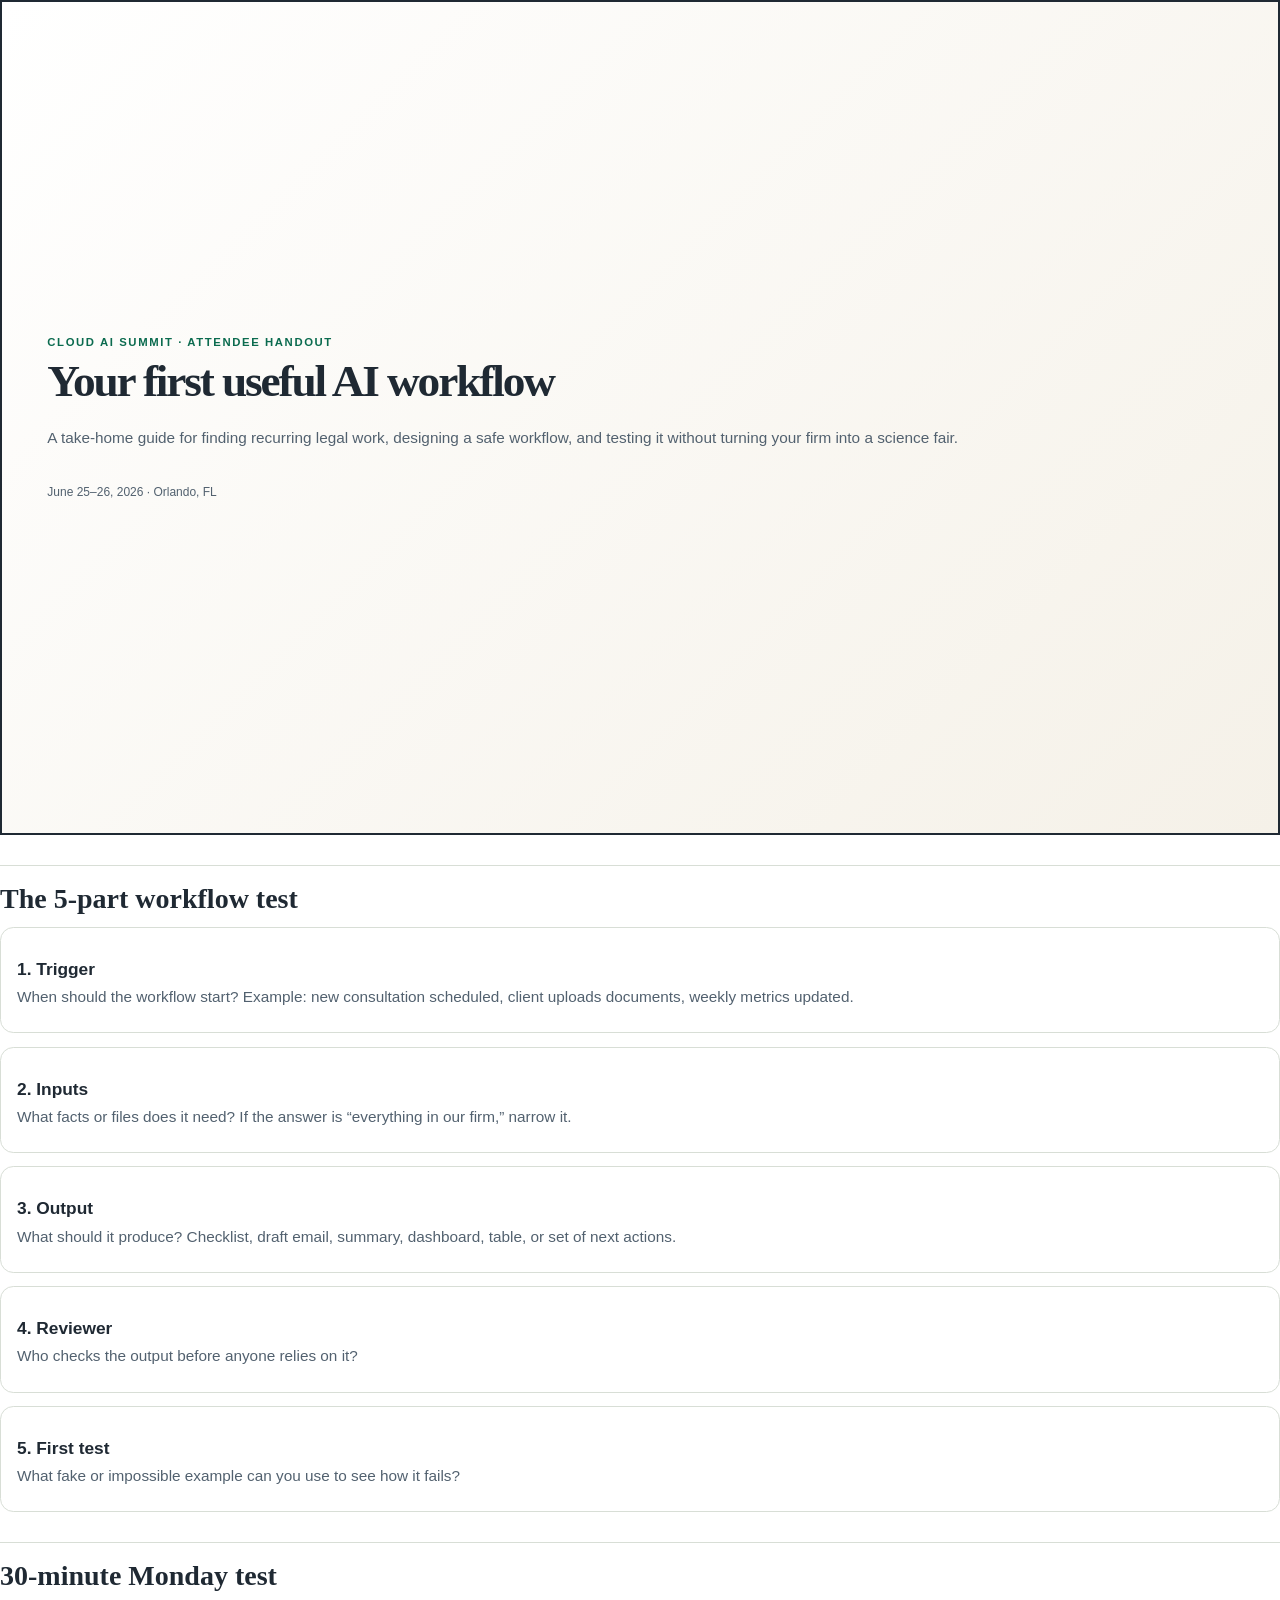
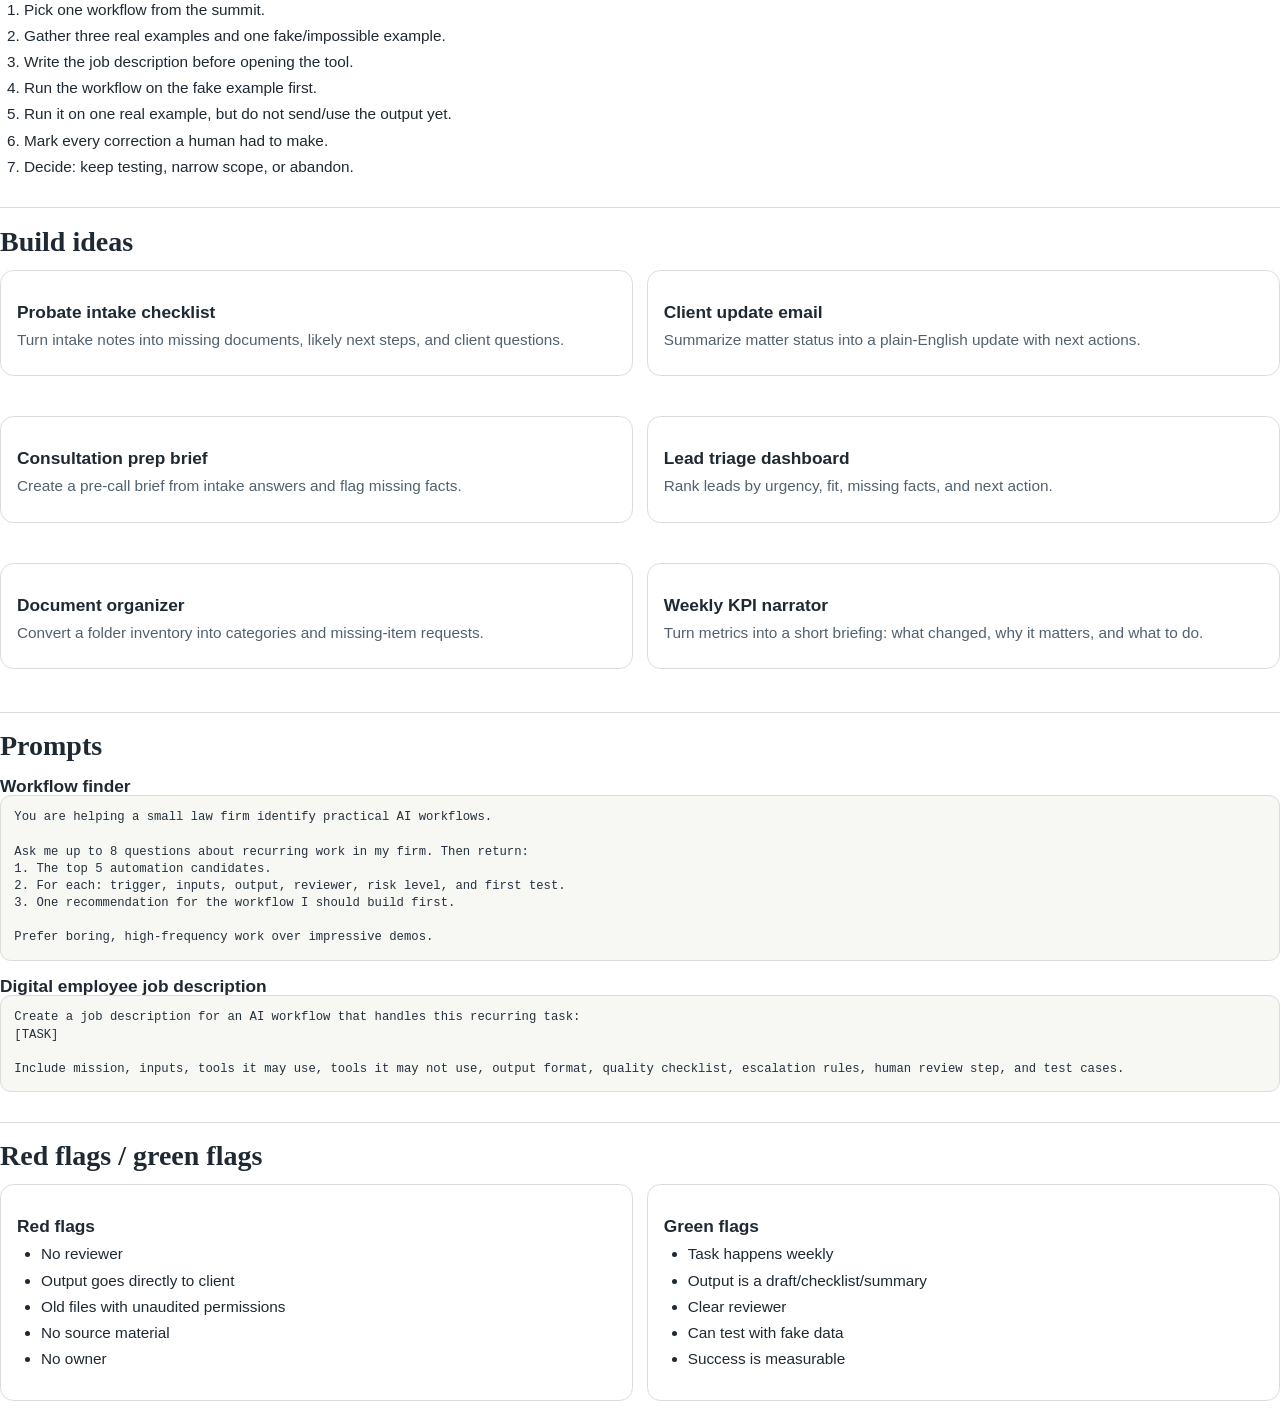
==== pdf-src/attendee-handout.html @ fde40c8b "Initial Cloud AI Summit teaching site" ====
<!doctype html><html><head><meta charset="utf-8"><title>Cloud AI Summit Attendee Handout</title><link rel="stylesheet" href="pdf.css"></head><body>
<section class="cover">
<p class="eyebrow">Cloud AI Summit · Attendee Handout</p>
<h1>Your first useful AI workflow</h1>
<p>A take-home guide for finding recurring legal work, designing a safe workflow, and testing it without turning your firm into a science fair.</p>
<p class="footer">June 25–26, 2026 · Orlando, FL</p>
</section>

<h2>The 5-part workflow test</h2>
<div class="card"><h3>1. Trigger</h3><p>When should the workflow start? Example: new consultation scheduled, client uploads documents, weekly metrics updated.</p></div>
<div class="card"><h3>2. Inputs</h3><p>What facts or files does it need? If the answer is “everything in our firm,” narrow it.</p></div>
<div class="card"><h3>3. Output</h3><p>What should it produce? Checklist, draft email, summary, dashboard, table, or set of next actions.</p></div>
<div class="card"><h3>4. Reviewer</h3><p>Who checks the output before anyone relies on it?</p></div>
<div class="card"><h3>5. First test</h3><p>What fake or impossible example can you use to see how it fails?</p></div>

<h2>30-minute Monday test</h2>
<ol><li>Pick one workflow from the summit.</li><li>Gather three real examples and one fake/impossible example.</li><li>Write the job description before opening the tool.</li><li>Run the workflow on the fake example first.</li><li>Run it on one real example, but do not send/use the output yet.</li><li>Mark every correction a human had to make.</li><li>Decide: keep testing, narrow scope, or abandon.</li></ol>

<h2>Build ideas</h2>
<div class="grid">
<div class="card"><h3>Probate intake checklist</h3><p>Turn intake notes into missing documents, likely next steps, and client questions.</p></div>
<div class="card"><h3>Client update email</h3><p>Summarize matter status into a plain-English update with next actions.</p></div>
<div class="card"><h3>Consultation prep brief</h3><p>Create a pre-call brief from intake answers and flag missing facts.</p></div>
<div class="card"><h3>Lead triage dashboard</h3><p>Rank leads by urgency, fit, missing facts, and next action.</p></div>
<div class="card"><h3>Document organizer</h3><p>Convert a folder inventory into categories and missing-item requests.</p></div>
<div class="card"><h3>Weekly KPI narrator</h3><p>Turn metrics into a short briefing: what changed, why it matters, and what to do.</p></div>
</div>

<h2>Prompts</h2>
<h3>Workflow finder</h3><div class="prompt">You are helping a small law firm identify practical AI workflows.

Ask me up to 8 questions about recurring work in my firm. Then return:
1. The top 5 automation candidates.
2. For each: trigger, inputs, output, reviewer, risk level, and first test.
3. One recommendation for the workflow I should build first.

Prefer boring, high-frequency work over impressive demos.</div>

<h3>Digital employee job description</h3><div class="prompt">Create a job description for an AI workflow that handles this recurring task:
[TASK]

Include mission, inputs, tools it may use, tools it may not use, output format, quality checklist, escalation rules, human review step, and test cases.</div>

<h2>Red flags / green flags</h2>
<div class="grid">
<div class="card"><h3>Red flags</h3><ul><li>No reviewer</li><li>Output goes directly to client</li><li>Old files with unaudited permissions</li><li>No source material</li><li>No owner</li></ul></div>
<div class="card"><h3>Green flags</h3><ul><li>Task happens weekly</li><li>Output is a draft/checklist/summary</li><li>Clear reviewer</li><li>Can test with fake data</li><li>Success is measurable</li></ul></div>
</div>
</body></html>
---- pdf-src/pdf.css ----
@page { size: Letter; margin: 0.55in; }
:root { --ink:#1f2933; --muted:#52616f; --accent:#0b6b4f; --amber:#9a6500; --line:#d8ded6; --soft:#f5f1e8; }
* { box-sizing: border-box; }
body { margin: 0; color: var(--ink); font: 11.5pt/1.45 Avenir Next, Helvetica, Arial, sans-serif; }
h1, h2, h3 { margin: 0; line-height: 1.05; }
h1 { font-family: Georgia, serif; font-size: 34pt; letter-spacing: -1.6pt; margin-bottom: 10pt; }
h2 { font-family: Georgia, serif; font-size: 21pt; margin-top: 22pt; border-top: 1pt solid var(--line); padding-top: 14pt; }
h3 { font-size: 13pt; margin-top: 12pt; }
p { margin: 6pt 0; color: var(--muted); }
ul, ol { margin: 6pt 0 10pt 18pt; padding: 0; }
li { margin: 3pt 0; }
.cover { min-height: 8.7in; display: grid; align-content: center; border: 2pt solid var(--ink); padding: 34pt; background: linear-gradient(135deg, #fff, var(--soft)); }
.eyebrow { color: var(--accent); font-weight: 800; letter-spacing: 1.2pt; text-transform: uppercase; font-size: 8.5pt; }
.card { border: 1pt solid var(--line); border-radius: 10pt; padding: 12pt; margin: 10pt 0; break-inside: avoid; }
.grid { display: grid; grid-template-columns: 1fr 1fr; gap: 10pt; }
.score { display: inline-block; color: white; background: var(--accent); border-radius: 99pt; padding: 3pt 7pt; font-weight: 800; font-size: 9pt; }
.prompt { white-space: pre-wrap; font: 9.2pt/1.4 Menlo, Consolas, monospace; background: #f7f7f3; border: 1pt solid var(--line); padding: 10pt; border-radius: 8pt; color: #24313f; }
.note { border-left: 4pt solid var(--amber); padding-left: 10pt; color: #4b3820; background: #fff8e6; padding-top: 6pt; padding-bottom: 6pt; }
.page-break { page-break-before: always; }
.footer { margin-top: 20pt; color: var(--muted); font-size: 9pt; }
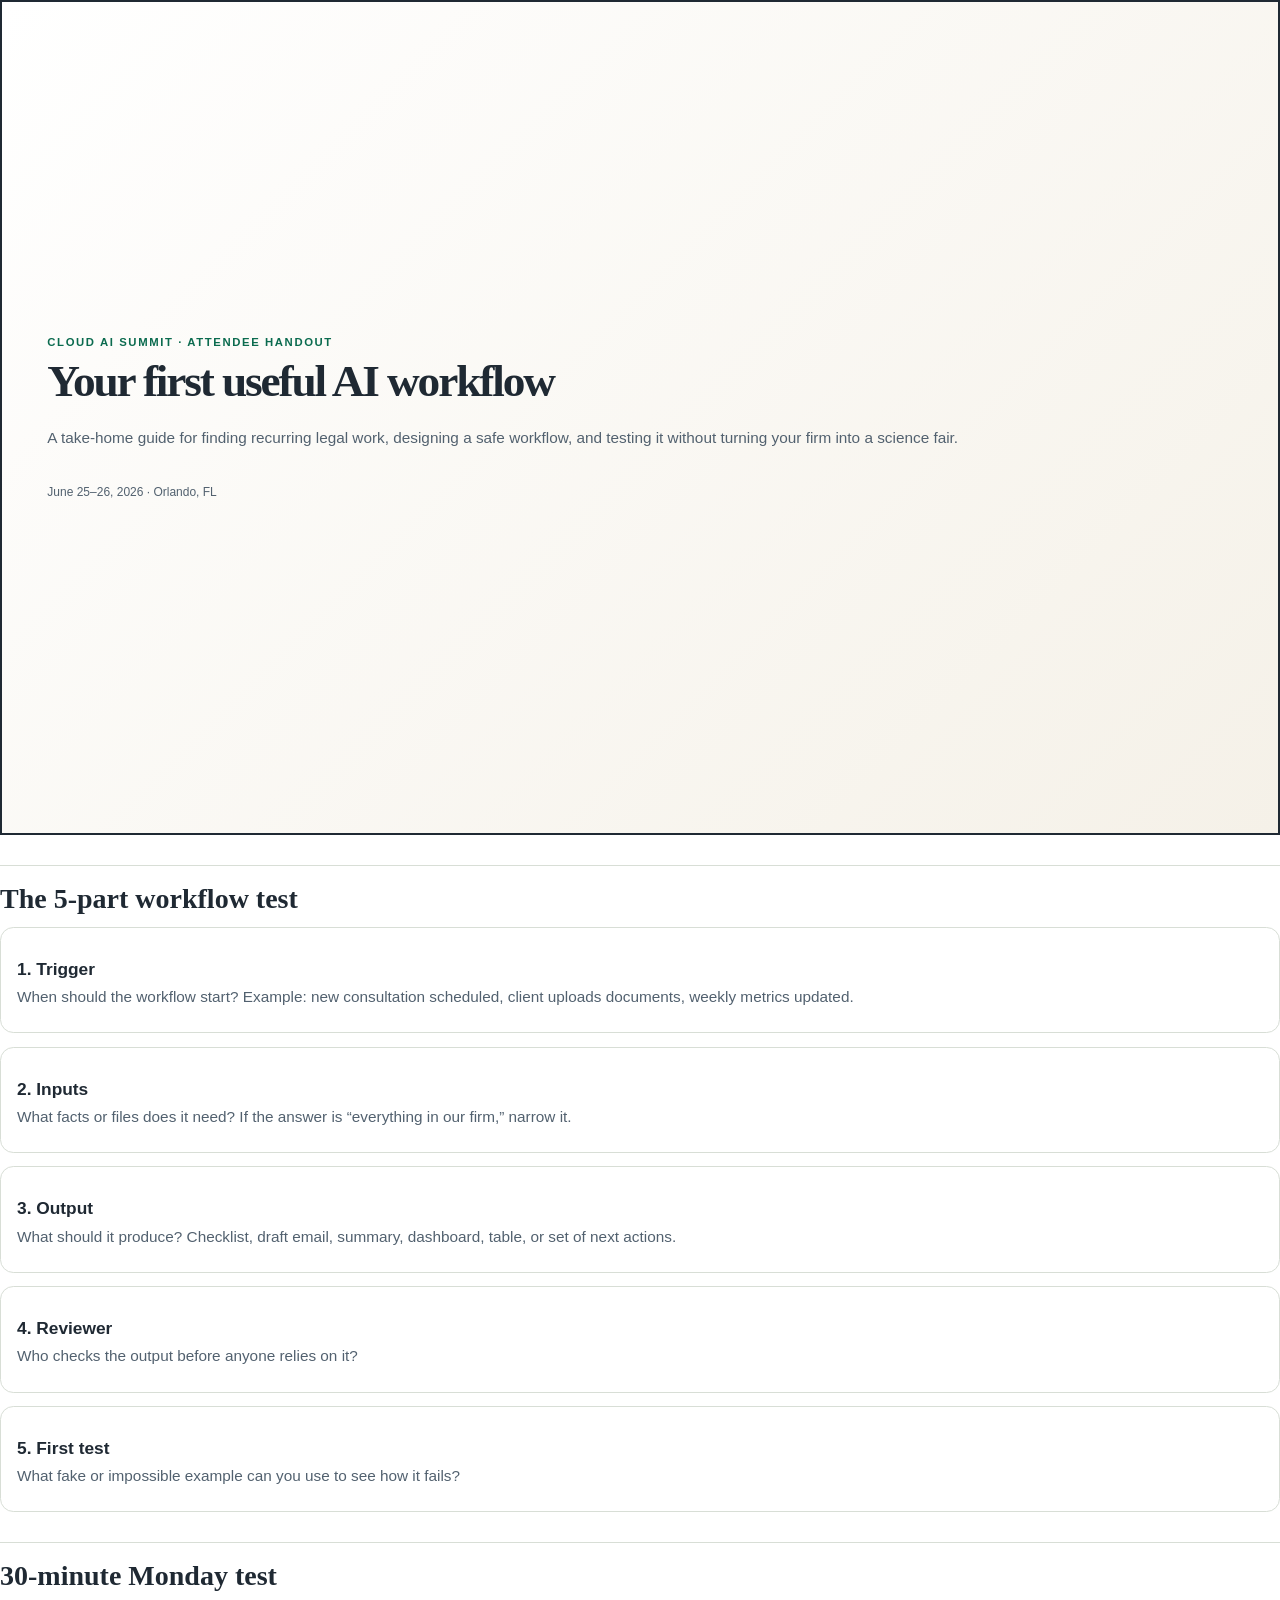
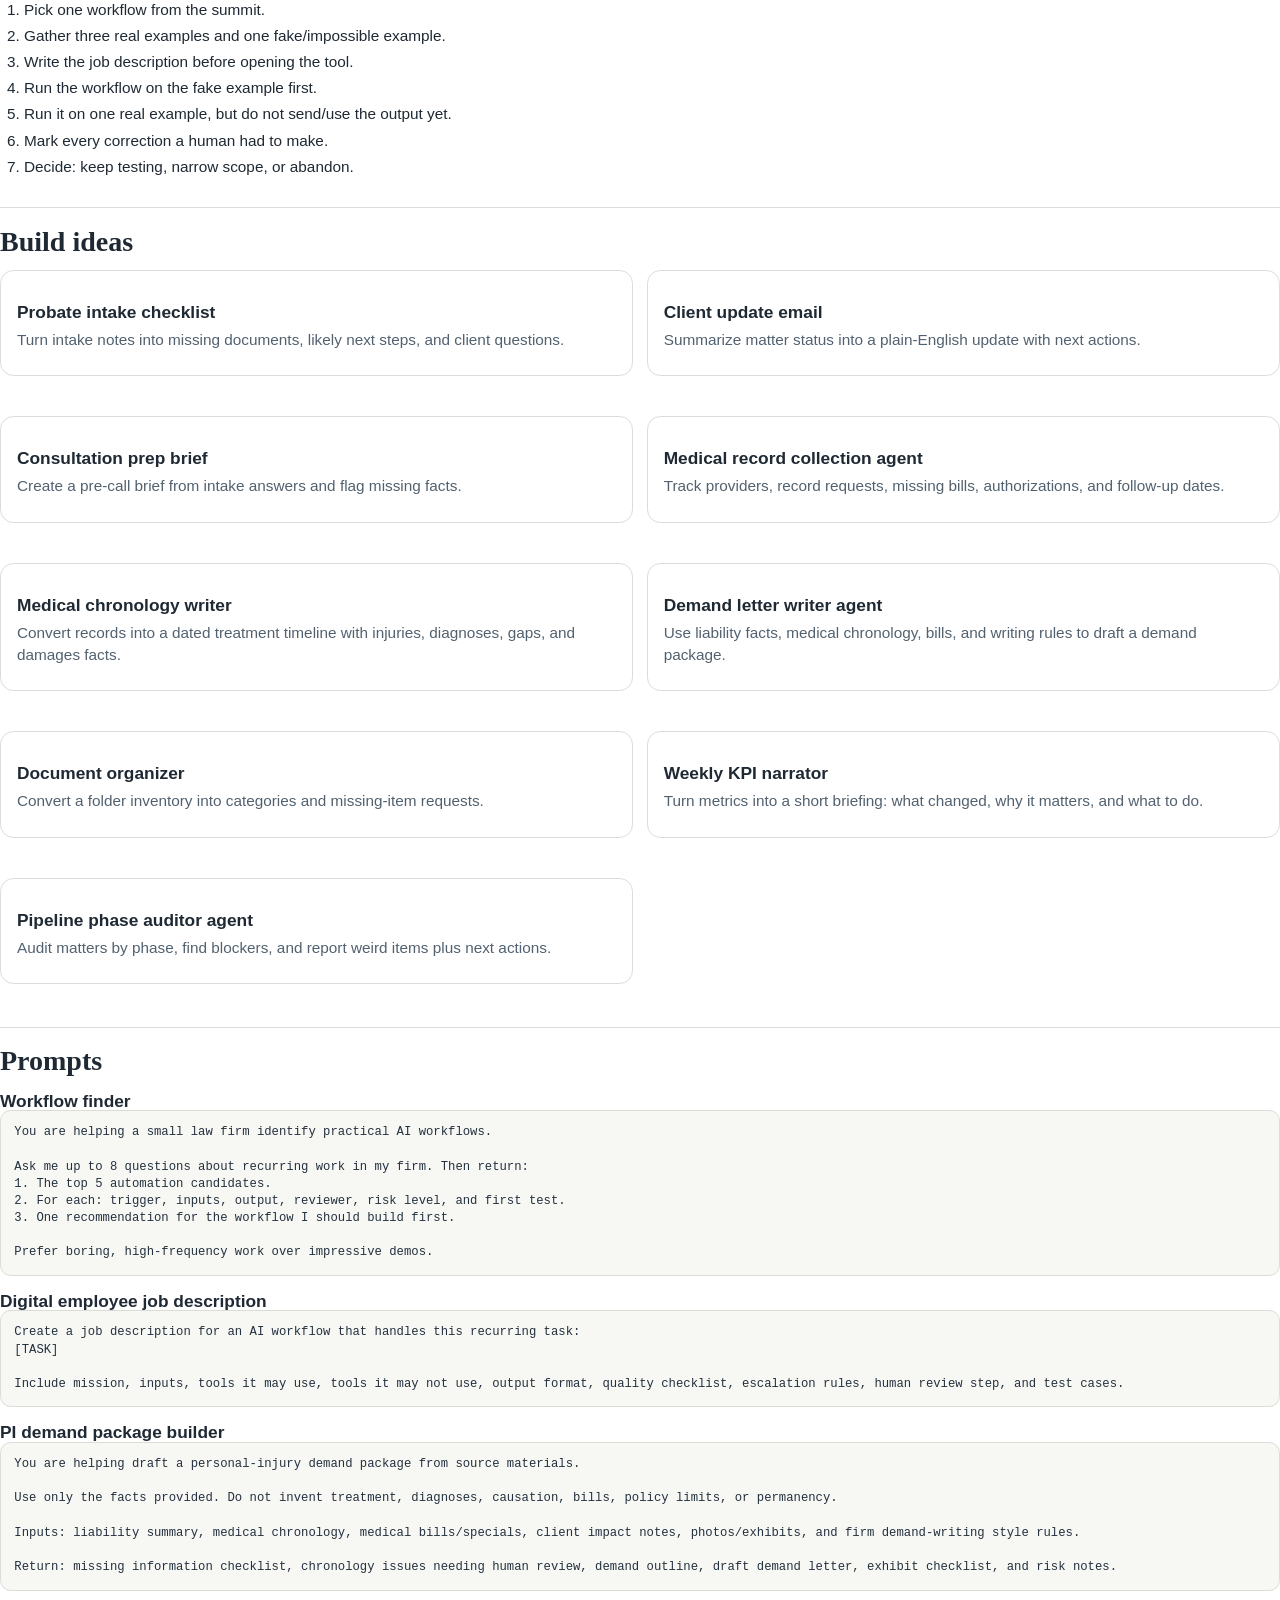
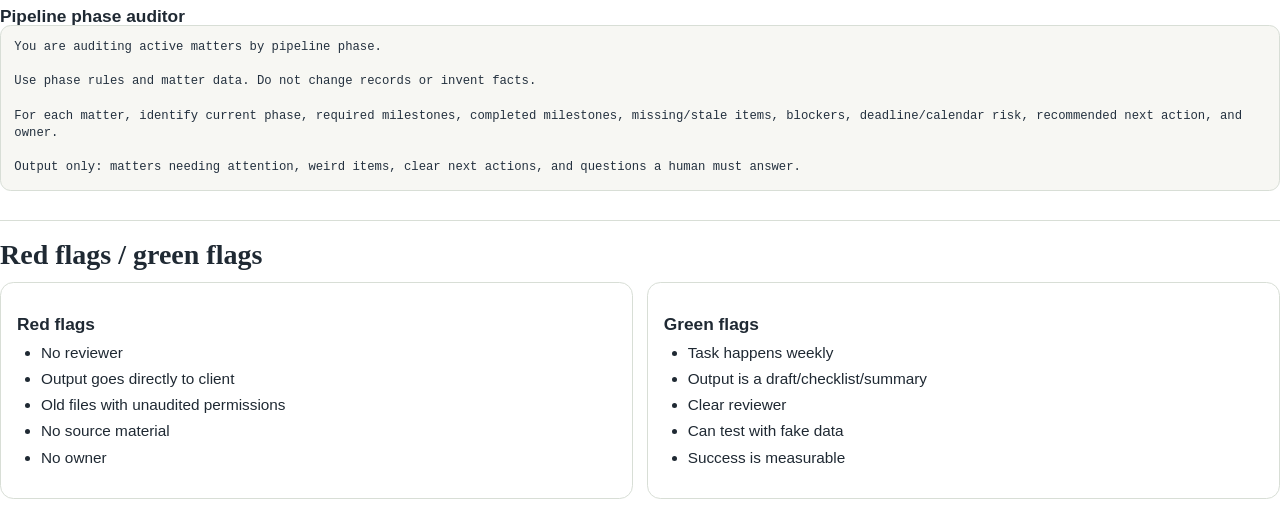
==== commit 9338c36c: "Add PI and pipeline auditor build ideas" ====
--- a/pdf-src/attendee-handout.html
+++ b/pdf-src/attendee-handout.html
@@ -21,9 +21,12 @@
 <div class="card"><h3>Probate intake checklist</h3><p>Turn intake notes into missing documents, likely next steps, and client questions.</p></div>
 <div class="card"><h3>Client update email</h3><p>Summarize matter status into a plain-English update with next actions.</p></div>
 <div class="card"><h3>Consultation prep brief</h3><p>Create a pre-call brief from intake answers and flag missing facts.</p></div>
-<div class="card"><h3>Lead triage dashboard</h3><p>Rank leads by urgency, fit, missing facts, and next action.</p></div>
+<div class="card"><h3>Medical record collection agent</h3><p>Track providers, record requests, missing bills, authorizations, and follow-up dates.</p></div>
+<div class="card"><h3>Medical chronology writer</h3><p>Convert records into a dated treatment timeline with injuries, diagnoses, gaps, and damages facts.</p></div>
+<div class="card"><h3>Demand letter writer agent</h3><p>Use liability facts, medical chronology, bills, and writing rules to draft a demand package.</p></div>
 <div class="card"><h3>Document organizer</h3><p>Convert a folder inventory into categories and missing-item requests.</p></div>
 <div class="card"><h3>Weekly KPI narrator</h3><p>Turn metrics into a short briefing: what changed, why it matters, and what to do.</p></div>
+<div class="card"><h3>Pipeline phase auditor agent</h3><p>Audit matters by phase, find blockers, and report weird items plus next actions.</p></div>
 </div>
 
 <h2>Prompts</h2>
@@ -41,6 +44,22 @@
 
 Include mission, inputs, tools it may use, tools it may not use, output format, quality checklist, escalation rules, human review step, and test cases.</div>
 
+<h3>PI demand package builder</h3><div class="prompt">You are helping draft a personal-injury demand package from source materials.
+
+Use only the facts provided. Do not invent treatment, diagnoses, causation, bills, policy limits, or permanency.
+
+Inputs: liability summary, medical chronology, medical bills/specials, client impact notes, photos/exhibits, and firm demand-writing style rules.
+
+Return: missing information checklist, chronology issues needing human review, demand outline, draft demand letter, exhibit checklist, and risk notes.</div>
+
+<h3>Pipeline phase auditor</h3><div class="prompt">You are auditing active matters by pipeline phase.
+
+Use phase rules and matter data. Do not change records or invent facts.
+
+For each matter, identify current phase, required milestones, completed milestones, missing/stale items, blockers, deadline/calendar risk, recommended next action, and owner.
+
+Output only: matters needing attention, weird items, clear next actions, and questions a human must answer.</div>
+
 <h2>Red flags / green flags</h2>
 <div class="grid">
 <div class="card"><h3>Red flags</h3><ul><li>No reviewer</li><li>Output goes directly to client</li><li>Old files with unaudited permissions</li><li>No source material</li><li>No owner</li></ul></div>
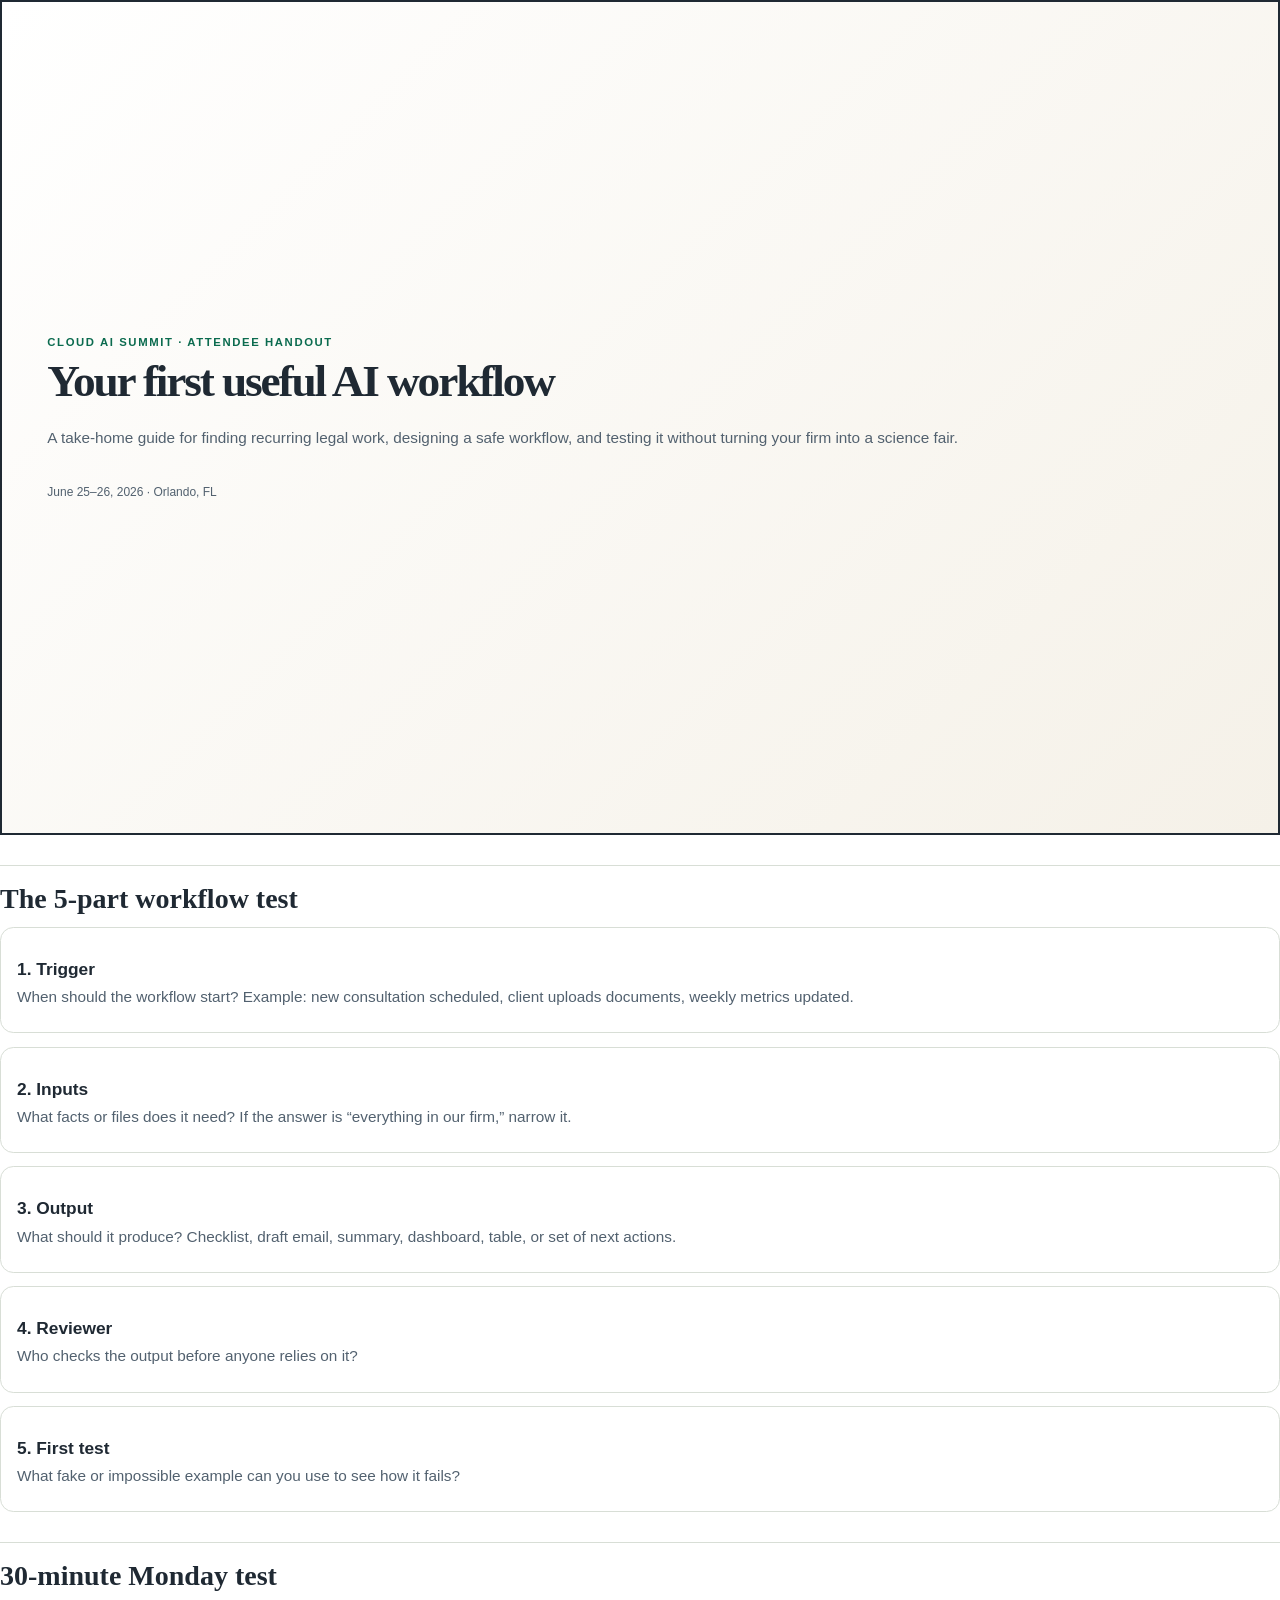
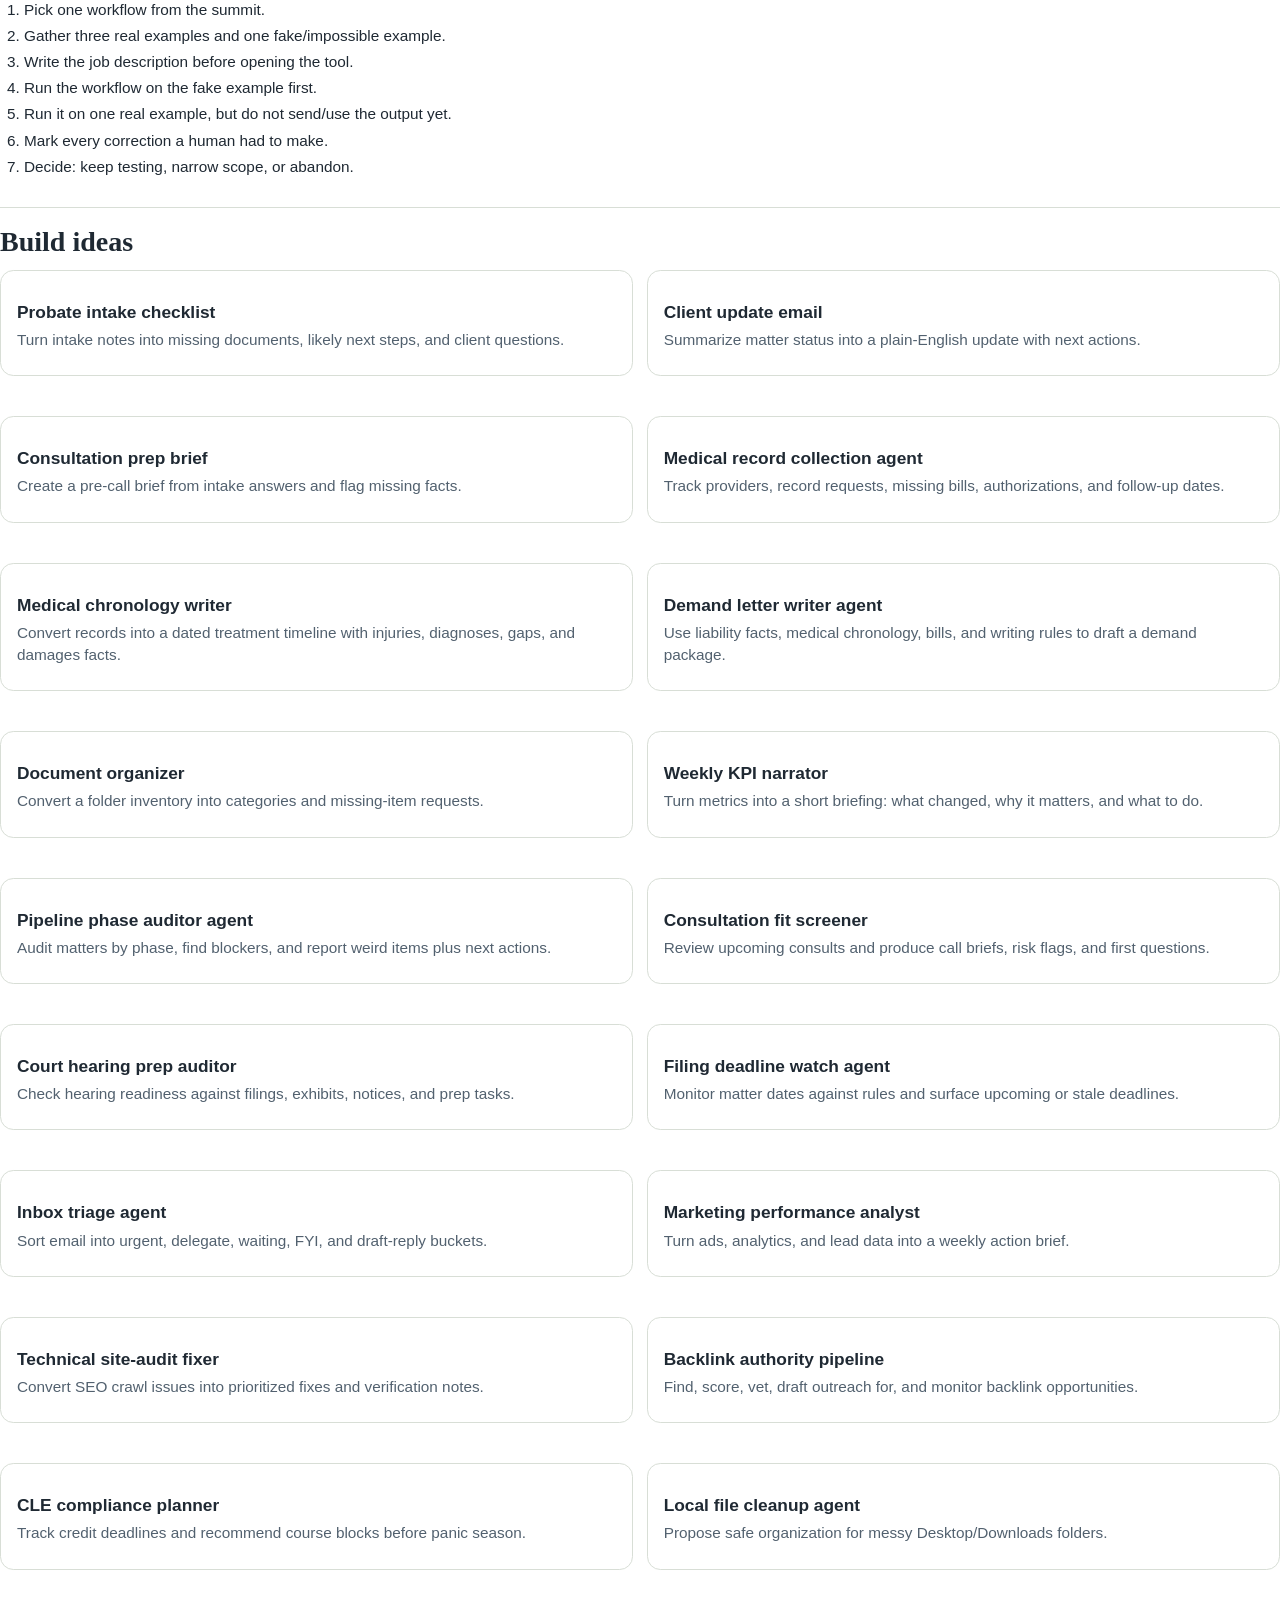
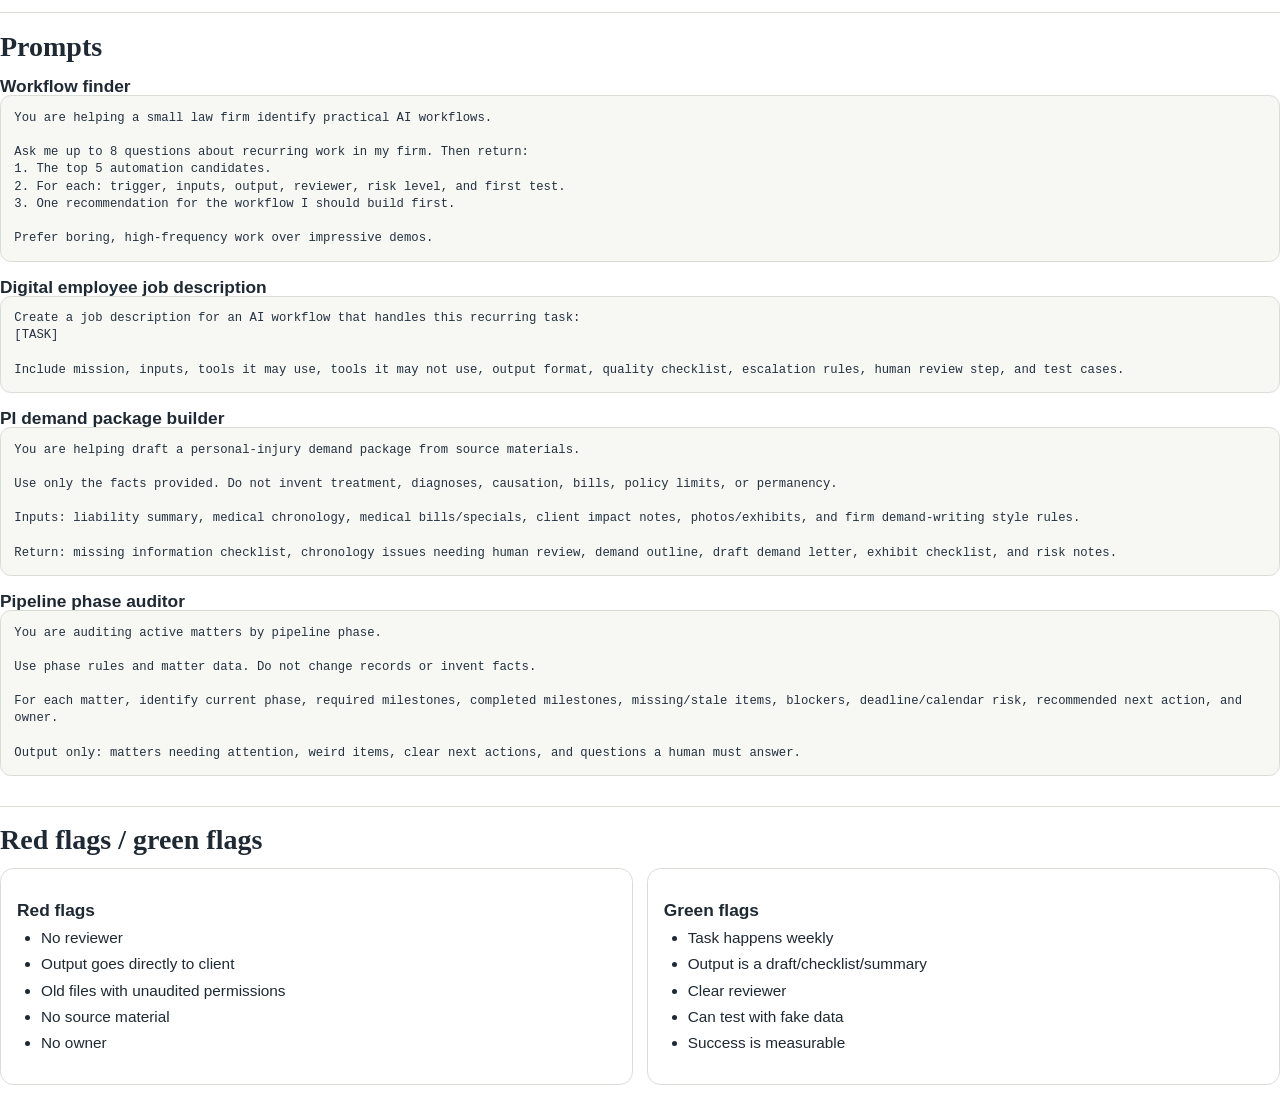
==== commit 7b441d70: "Add cron-inspired build ideas" ====
--- a/pdf-src/attendee-handout.html
+++ b/pdf-src/attendee-handout.html
@@ -27,6 +27,15 @@
 <div class="card"><h3>Document organizer</h3><p>Convert a folder inventory into categories and missing-item requests.</p></div>
 <div class="card"><h3>Weekly KPI narrator</h3><p>Turn metrics into a short briefing: what changed, why it matters, and what to do.</p></div>
 <div class="card"><h3>Pipeline phase auditor agent</h3><p>Audit matters by phase, find blockers, and report weird items plus next actions.</p></div>
+<div class="card"><h3>Consultation fit screener</h3><p>Review upcoming consults and produce call briefs, risk flags, and first questions.</p></div>
+<div class="card"><h3>Court hearing prep auditor</h3><p>Check hearing readiness against filings, exhibits, notices, and prep tasks.</p></div>
+<div class="card"><h3>Filing deadline watch agent</h3><p>Monitor matter dates against rules and surface upcoming or stale deadlines.</p></div>
+<div class="card"><h3>Inbox triage agent</h3><p>Sort email into urgent, delegate, waiting, FYI, and draft-reply buckets.</p></div>
+<div class="card"><h3>Marketing performance analyst</h3><p>Turn ads, analytics, and lead data into a weekly action brief.</p></div>
+<div class="card"><h3>Technical site-audit fixer</h3><p>Convert SEO crawl issues into prioritized fixes and verification notes.</p></div>
+<div class="card"><h3>Backlink authority pipeline</h3><p>Find, score, vet, draft outreach for, and monitor backlink opportunities.</p></div>
+<div class="card"><h3>CLE compliance planner</h3><p>Track credit deadlines and recommend course blocks before panic season.</p></div>
+<div class="card"><h3>Local file cleanup agent</h3><p>Propose safe organization for messy Desktop/Downloads folders.</p></div>
 </div>
 
 <h2>Prompts</h2>
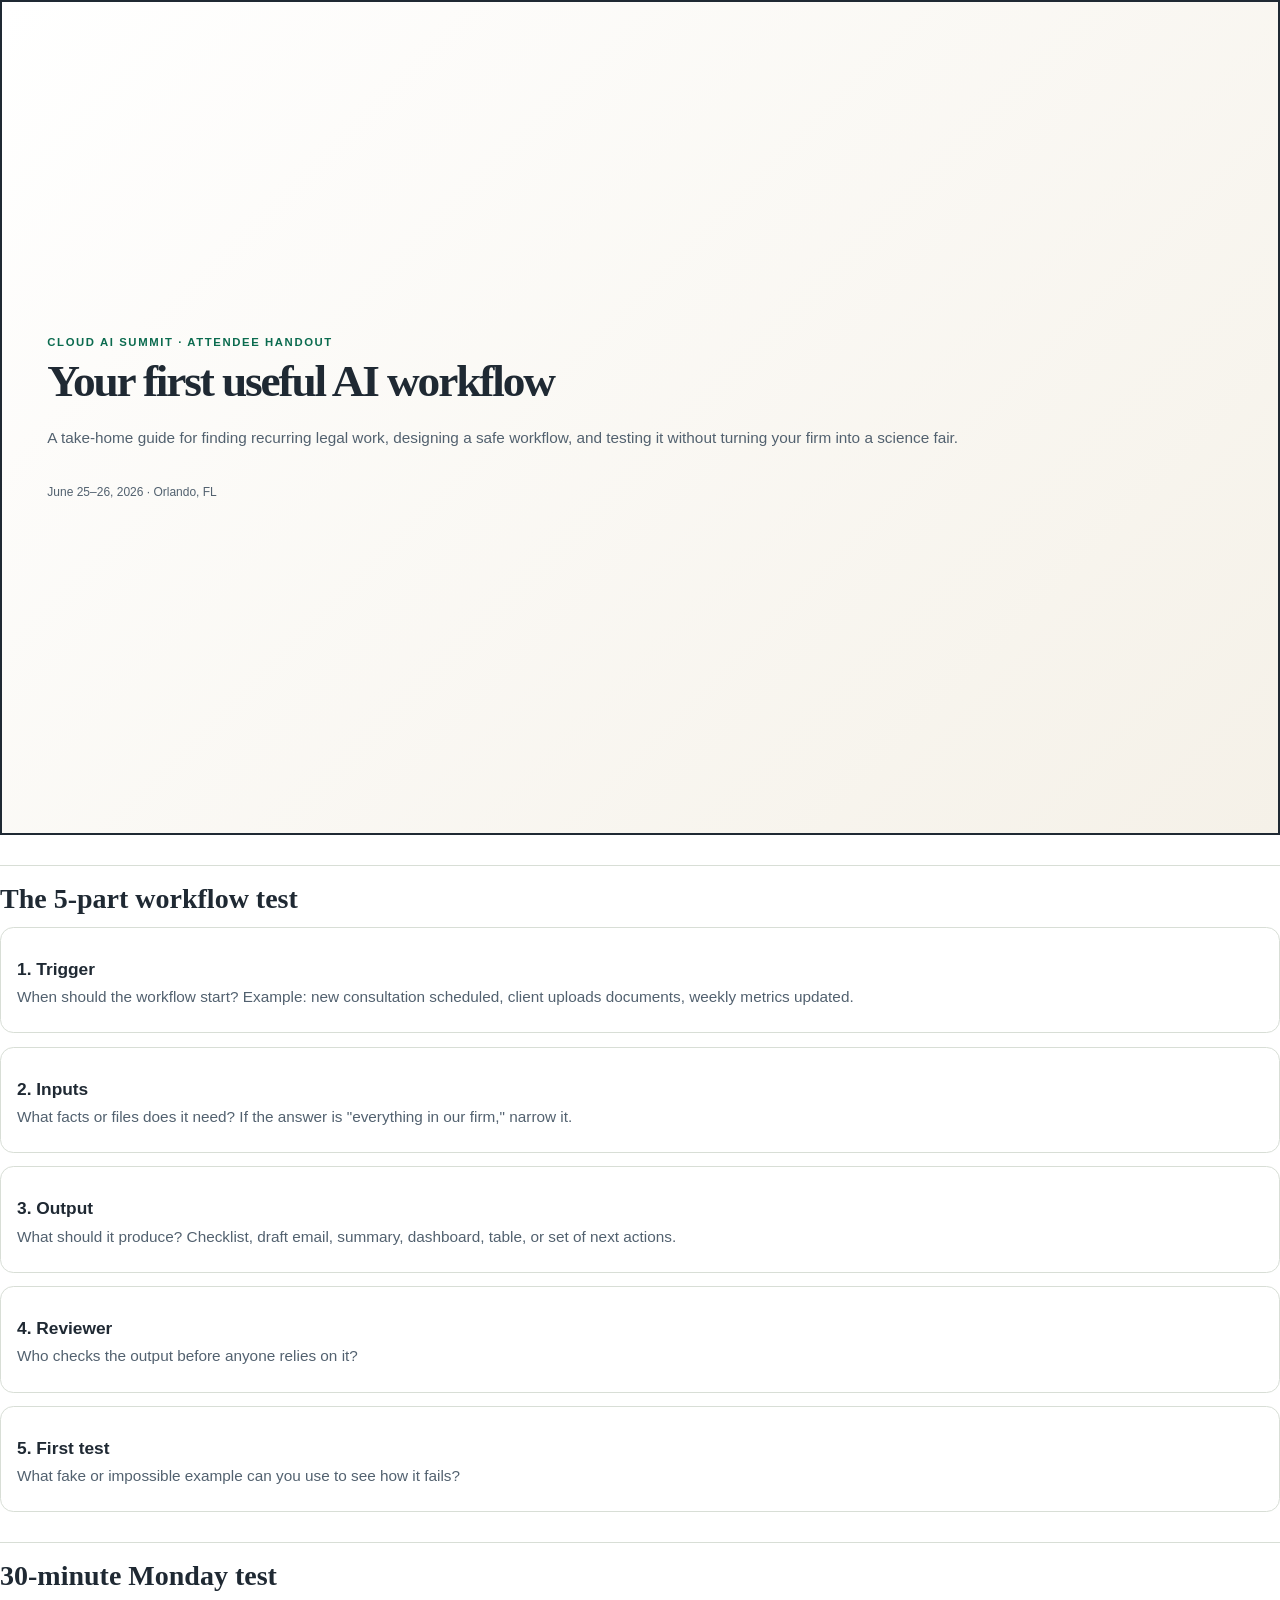
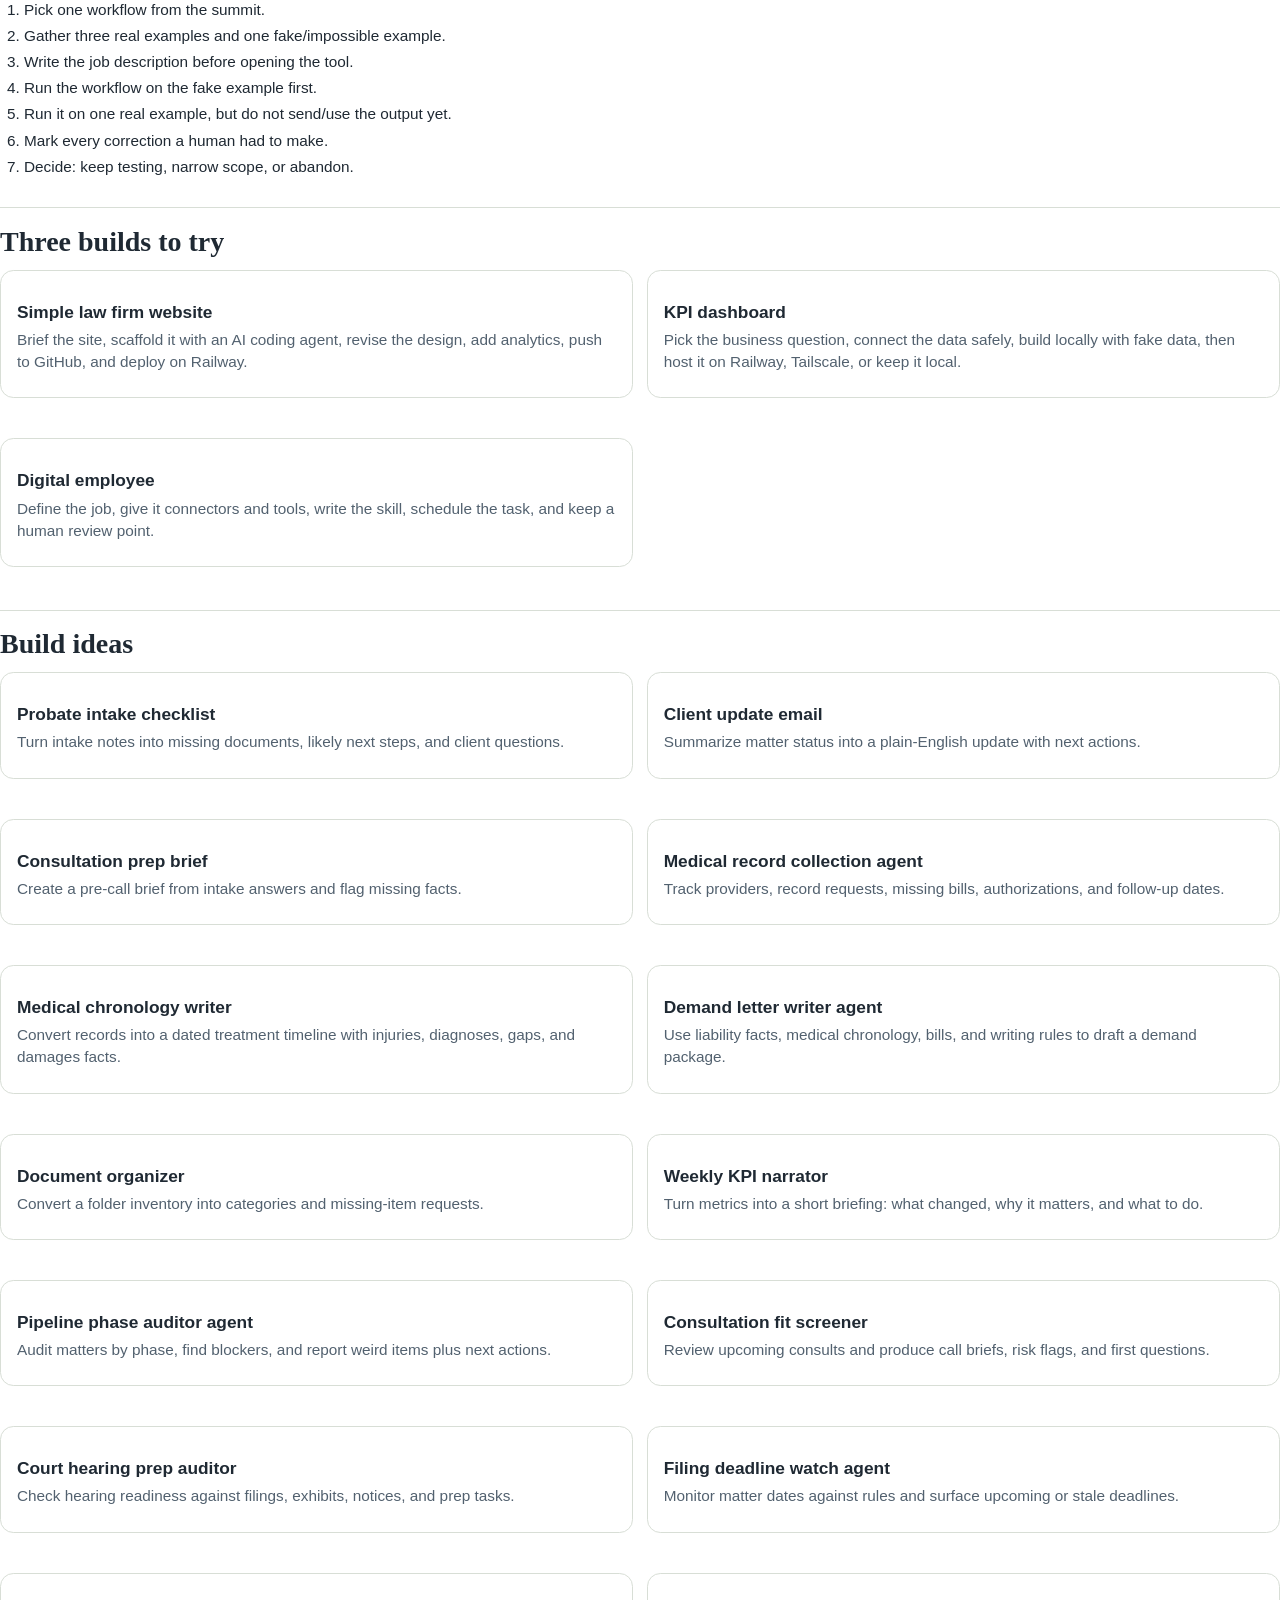
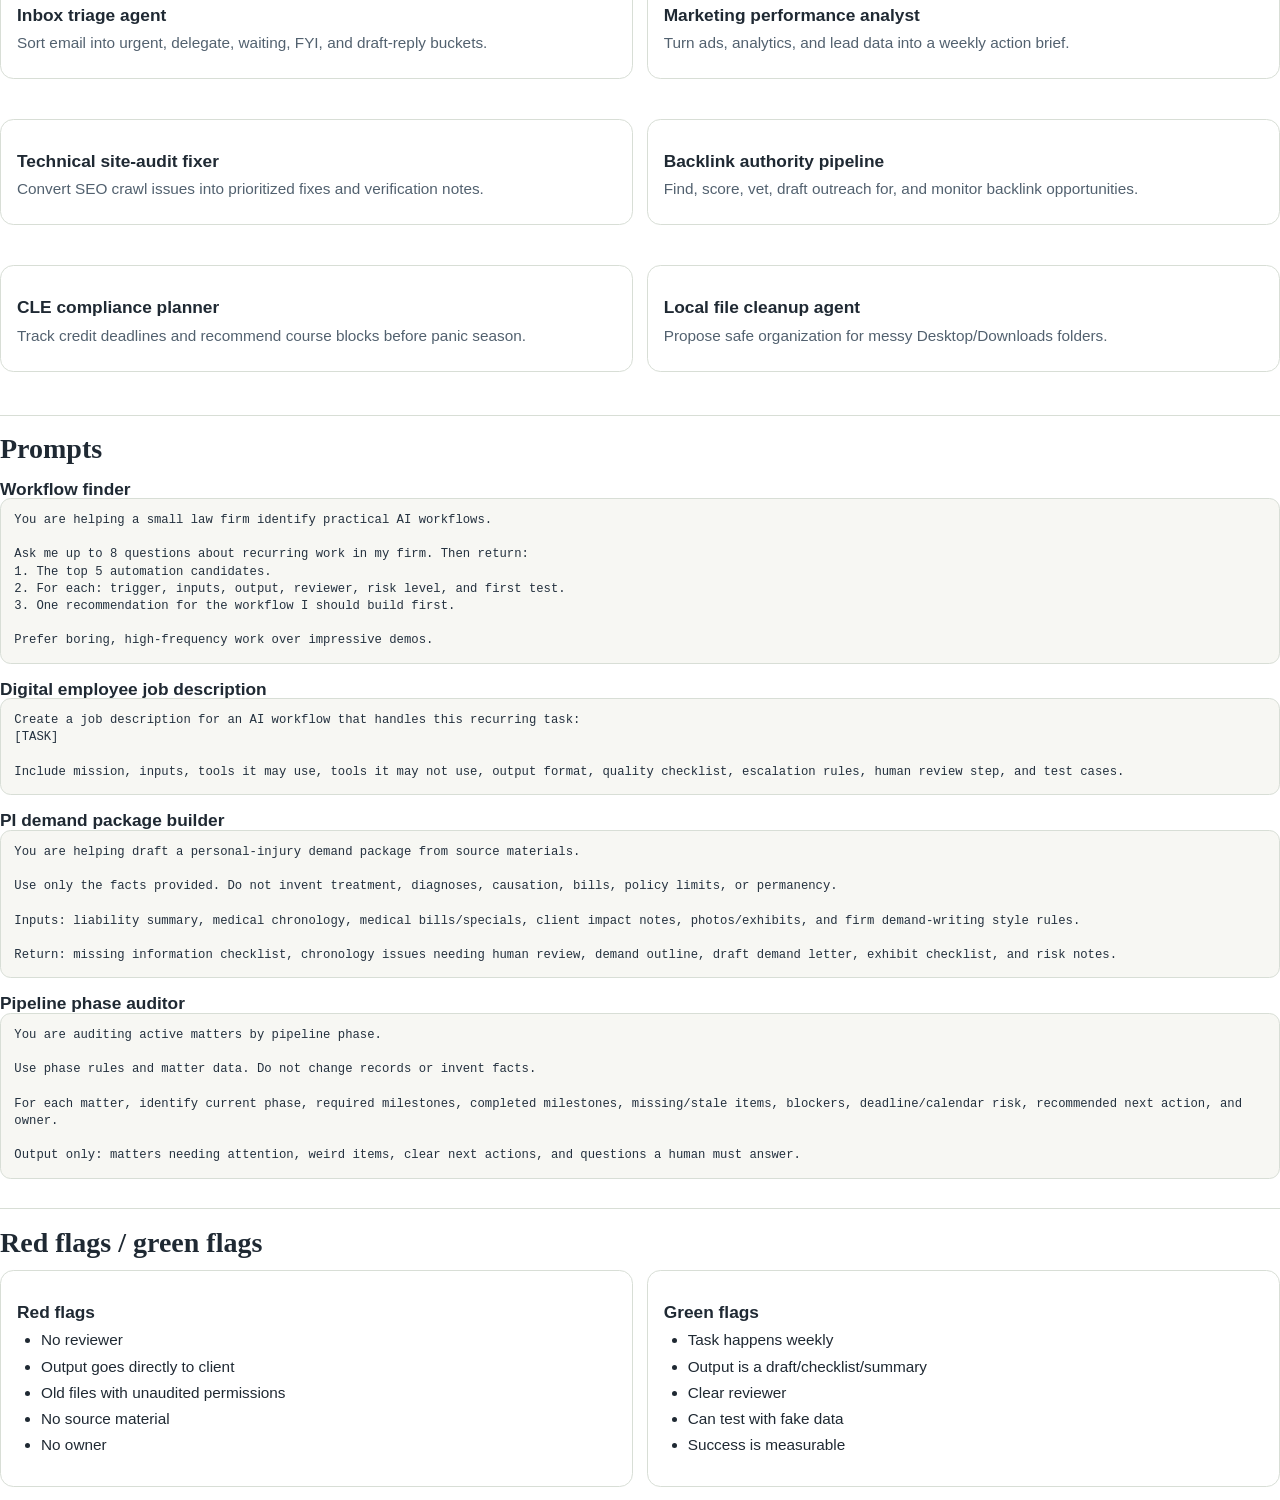
==== commit 982b369d: "Add teaching lesson walkthroughs" ====
--- a/pdf-src/attendee-handout.html
+++ b/pdf-src/attendee-handout.html
@@ -8,13 +8,20 @@
 
 <h2>The 5-part workflow test</h2>
 <div class="card"><h3>1. Trigger</h3><p>When should the workflow start? Example: new consultation scheduled, client uploads documents, weekly metrics updated.</p></div>
-<div class="card"><h3>2. Inputs</h3><p>What facts or files does it need? If the answer is “everything in our firm,” narrow it.</p></div>
+<div class="card"><h3>2. Inputs</h3><p>What facts or files does it need? If the answer is "everything in our firm," narrow it.</p></div>
 <div class="card"><h3>3. Output</h3><p>What should it produce? Checklist, draft email, summary, dashboard, table, or set of next actions.</p></div>
 <div class="card"><h3>4. Reviewer</h3><p>Who checks the output before anyone relies on it?</p></div>
 <div class="card"><h3>5. First test</h3><p>What fake or impossible example can you use to see how it fails?</p></div>
 
 <h2>30-minute Monday test</h2>
 <ol><li>Pick one workflow from the summit.</li><li>Gather three real examples and one fake/impossible example.</li><li>Write the job description before opening the tool.</li><li>Run the workflow on the fake example first.</li><li>Run it on one real example, but do not send/use the output yet.</li><li>Mark every correction a human had to make.</li><li>Decide: keep testing, narrow scope, or abandon.</li></ol>
+
+<h2>Three builds to try</h2>
+<div class="grid">
+<div class="card"><h3>Simple law firm website</h3><p>Brief the site, scaffold it with an AI coding agent, revise the design, add analytics, push to GitHub, and deploy on Railway.</p></div>
+<div class="card"><h3>KPI dashboard</h3><p>Pick the business question, connect the data safely, build locally with fake data, then host it on Railway, Tailscale, or keep it local.</p></div>
+<div class="card"><h3>Digital employee</h3><p>Define the job, give it connectors and tools, write the skill, schedule the task, and keep a human review point.</p></div>
+</div>
 
 <h2>Build ideas</h2>
 <div class="grid">
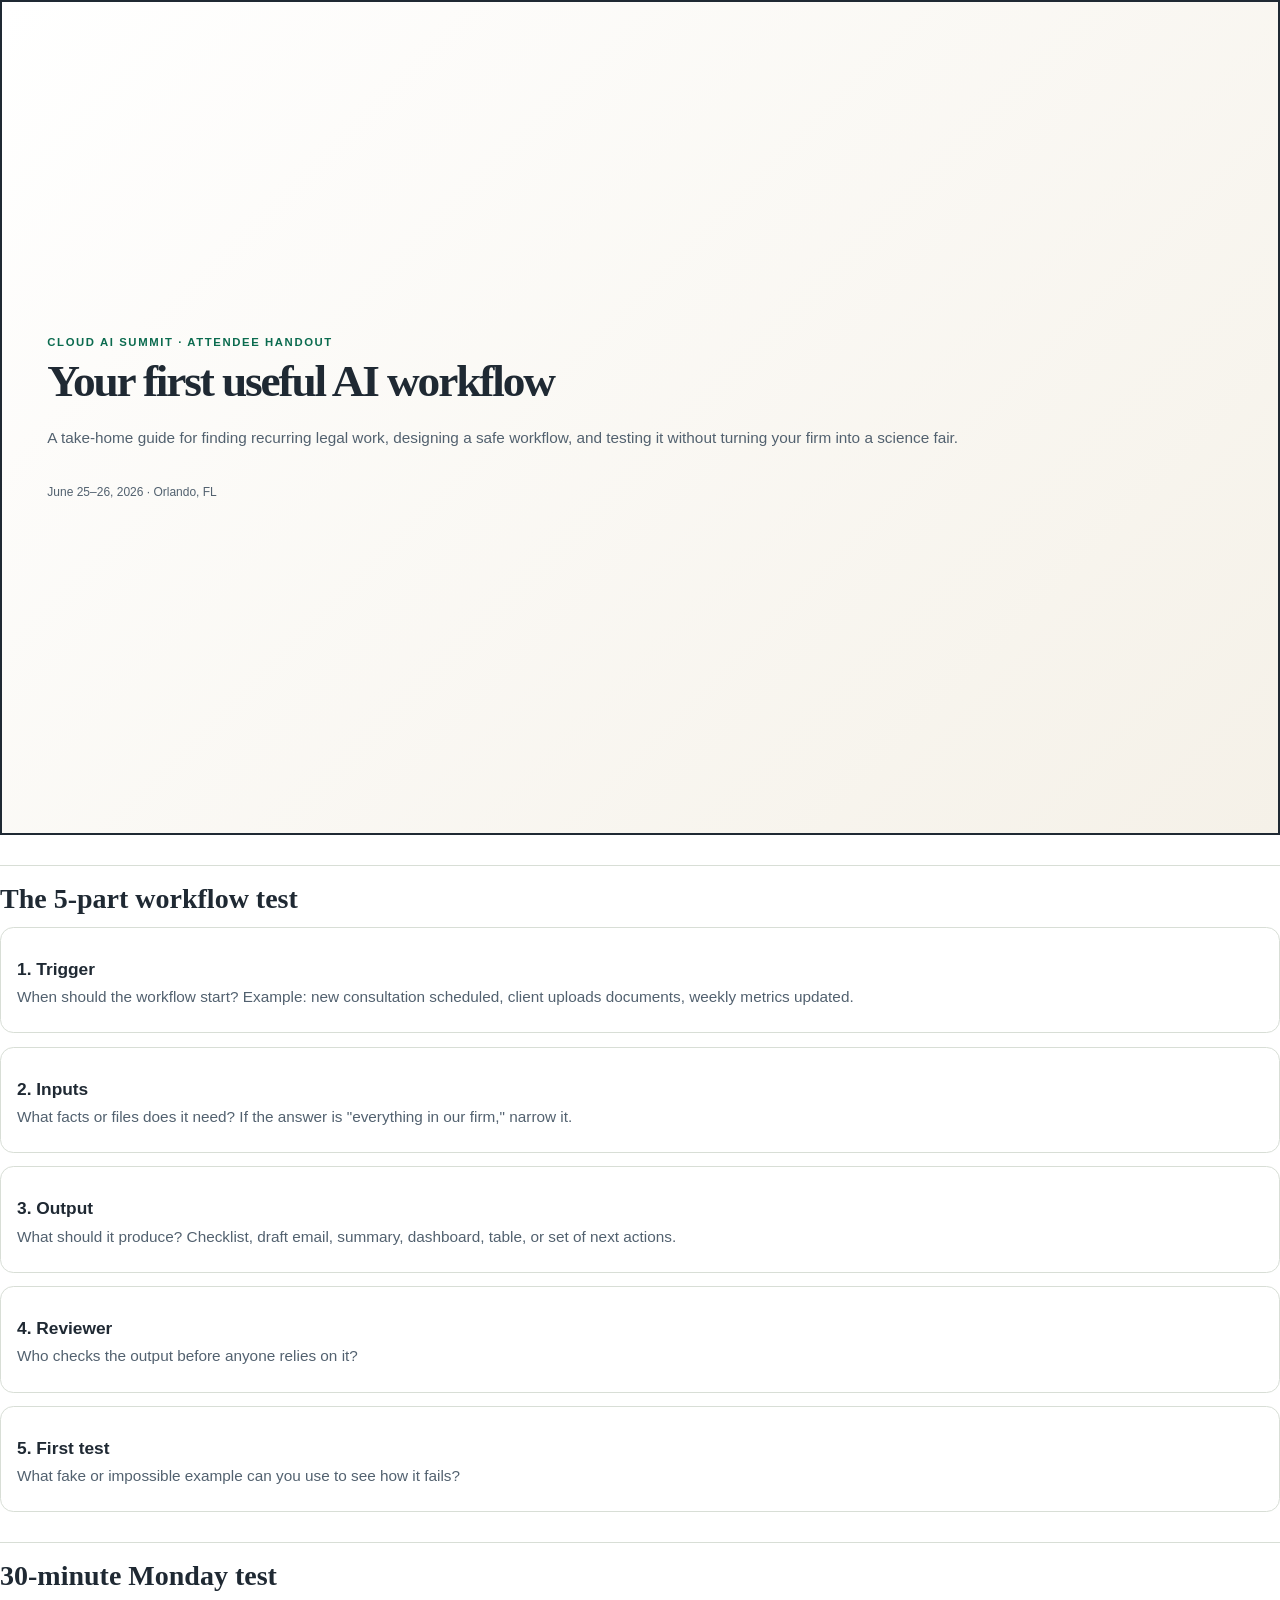
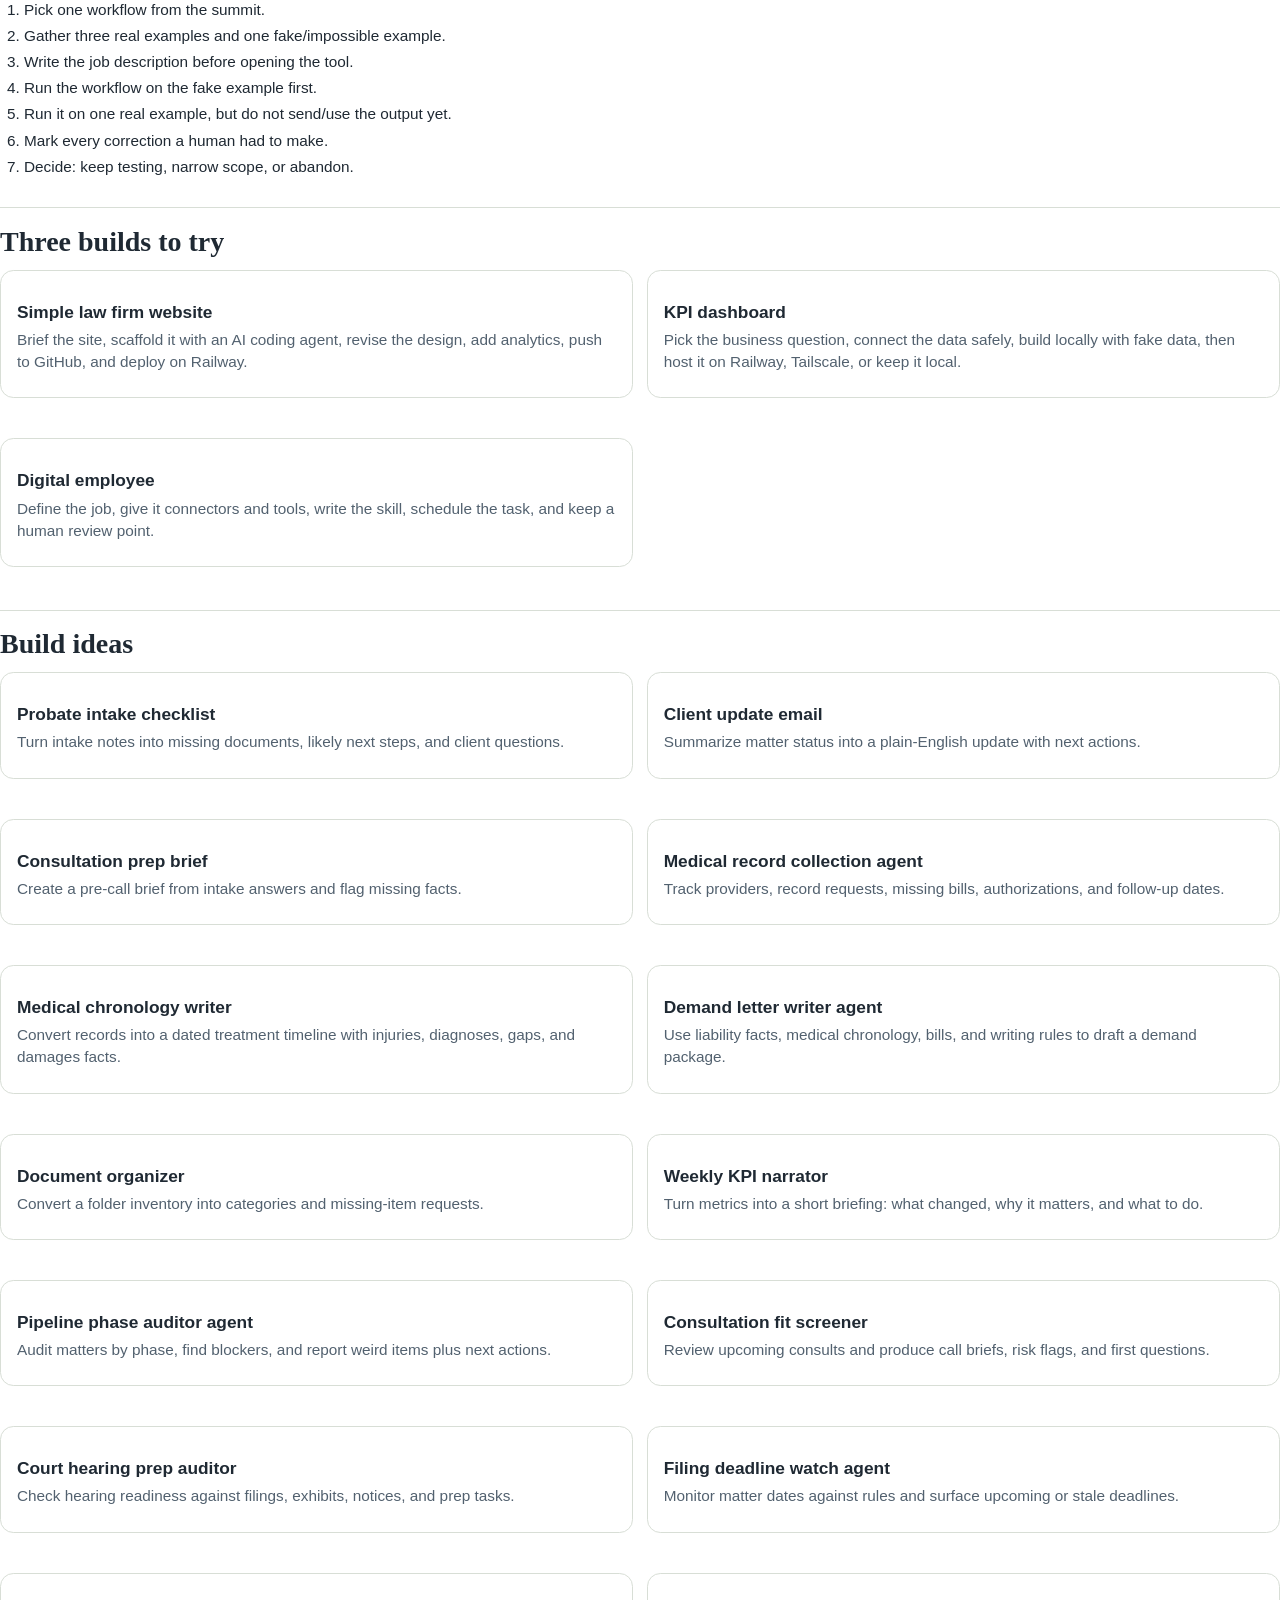
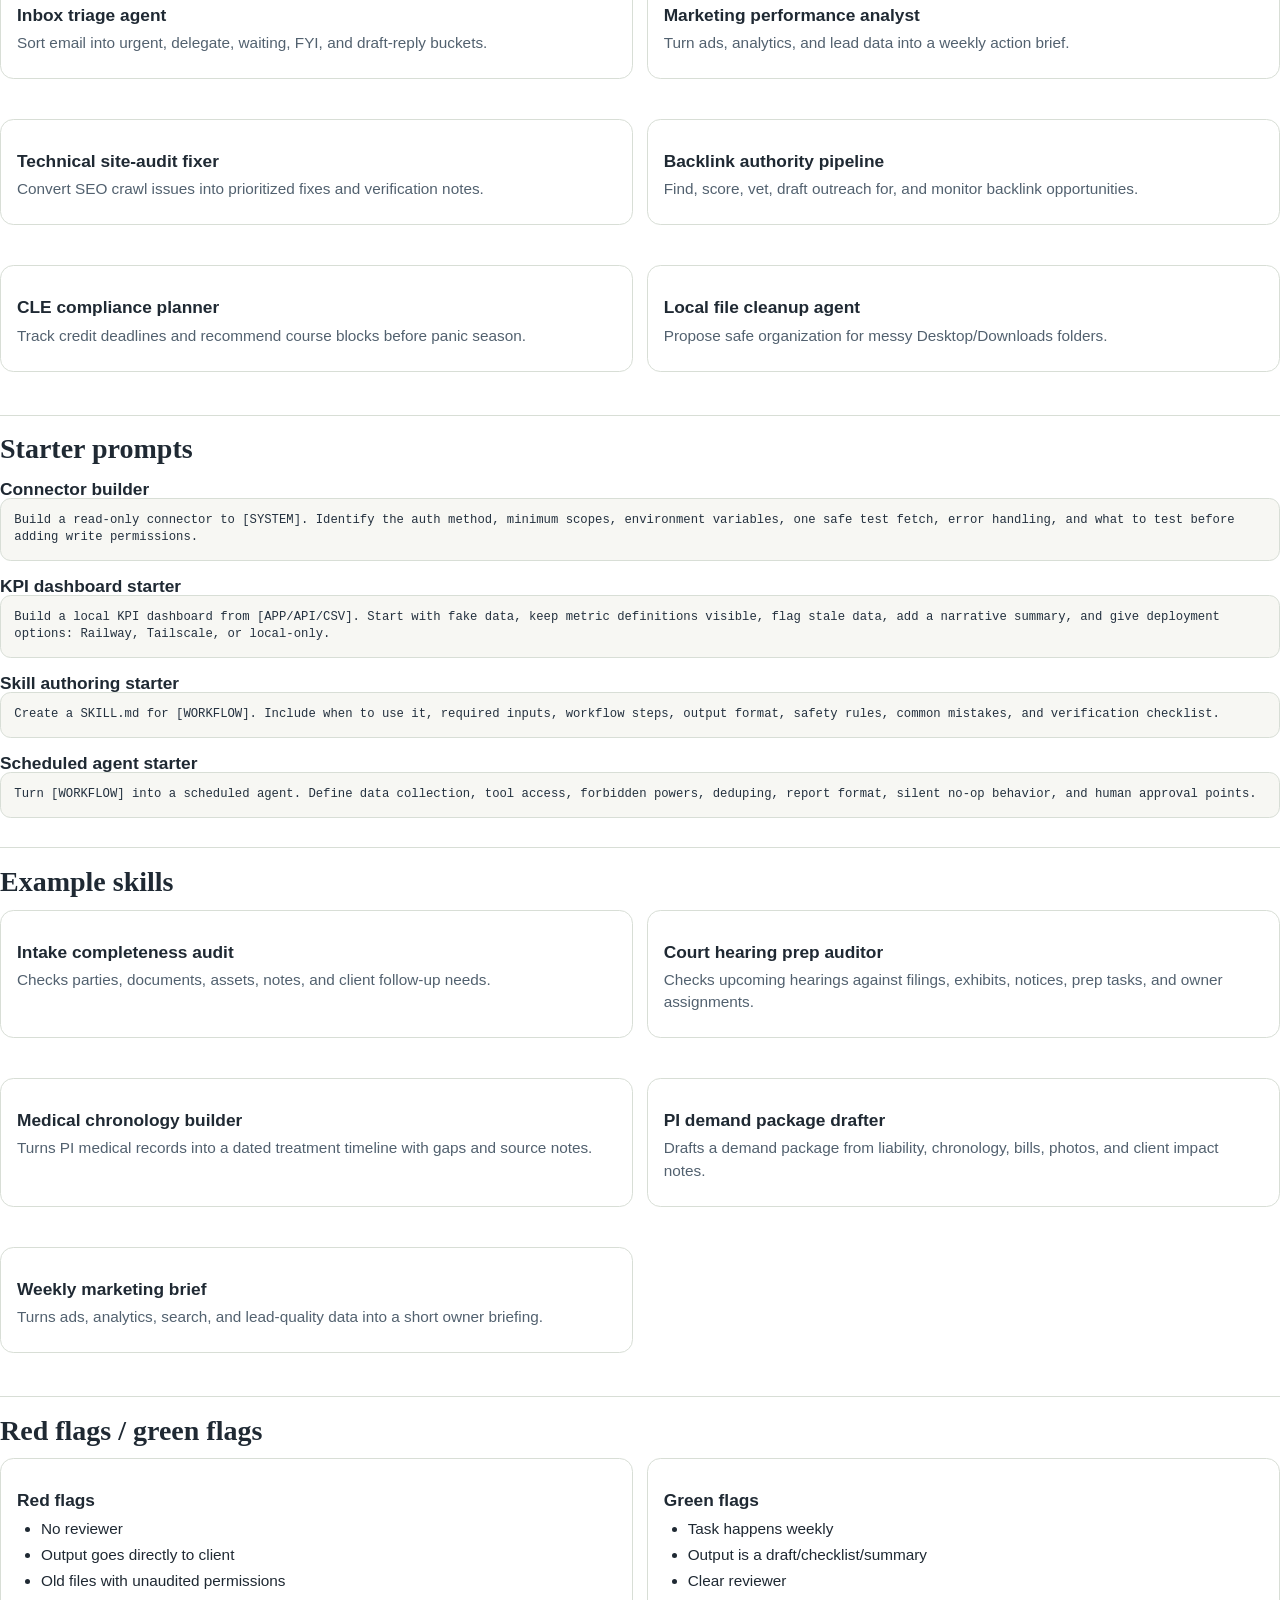
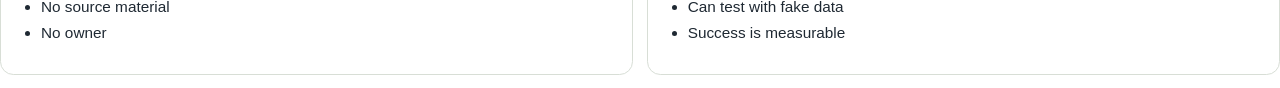
==== commit ef83dec0: "Add connector prompts and example skills" ====
--- a/pdf-src/attendee-handout.html
+++ b/pdf-src/attendee-handout.html
@@ -45,36 +45,23 @@
 <div class="card"><h3>Local file cleanup agent</h3><p>Propose safe organization for messy Desktop/Downloads folders.</p></div>
 </div>
 
-<h2>Prompts</h2>
-<h3>Workflow finder</h3><div class="prompt">You are helping a small law firm identify practical AI workflows.
+<h2>Starter prompts</h2>
+<h3>Connector builder</h3><div class="prompt">Build a read-only connector to [SYSTEM]. Identify the auth method, minimum scopes, environment variables, one safe test fetch, error handling, and what to test before adding write permissions.</div>
 
-Ask me up to 8 questions about recurring work in my firm. Then return:
-1. The top 5 automation candidates.
-2. For each: trigger, inputs, output, reviewer, risk level, and first test.
-3. One recommendation for the workflow I should build first.
+<h3>KPI dashboard starter</h3><div class="prompt">Build a local KPI dashboard from [APP/API/CSV]. Start with fake data, keep metric definitions visible, flag stale data, add a narrative summary, and give deployment options: Railway, Tailscale, or local-only.</div>
 
-Prefer boring, high-frequency work over impressive demos.</div>
+<h3>Skill authoring starter</h3><div class="prompt">Create a SKILL.md for [WORKFLOW]. Include when to use it, required inputs, workflow steps, output format, safety rules, common mistakes, and verification checklist.</div>
 
-<h3>Digital employee job description</h3><div class="prompt">Create a job description for an AI workflow that handles this recurring task:
-[TASK]
+<h3>Scheduled agent starter</h3><div class="prompt">Turn [WORKFLOW] into a scheduled agent. Define data collection, tool access, forbidden powers, deduping, report format, silent no-op behavior, and human approval points.</div>
 
-Include mission, inputs, tools it may use, tools it may not use, output format, quality checklist, escalation rules, human review step, and test cases.</div>
-
-<h3>PI demand package builder</h3><div class="prompt">You are helping draft a personal-injury demand package from source materials.
-
-Use only the facts provided. Do not invent treatment, diagnoses, causation, bills, policy limits, or permanency.
-
-Inputs: liability summary, medical chronology, medical bills/specials, client impact notes, photos/exhibits, and firm demand-writing style rules.
-
-Return: missing information checklist, chronology issues needing human review, demand outline, draft demand letter, exhibit checklist, and risk notes.</div>
-
-<h3>Pipeline phase auditor</h3><div class="prompt">You are auditing active matters by pipeline phase.
-
-Use phase rules and matter data. Do not change records or invent facts.
-
-For each matter, identify current phase, required milestones, completed milestones, missing/stale items, blockers, deadline/calendar risk, recommended next action, and owner.
-
-Output only: matters needing attention, weird items, clear next actions, and questions a human must answer.</div>
+<h2>Example skills</h2>
+<div class="grid">
+<div class="card"><h3>Intake completeness audit</h3><p>Checks parties, documents, assets, notes, and client follow-up needs.</p></div>
+<div class="card"><h3>Court hearing prep auditor</h3><p>Checks upcoming hearings against filings, exhibits, notices, prep tasks, and owner assignments.</p></div>
+<div class="card"><h3>Medical chronology builder</h3><p>Turns PI medical records into a dated treatment timeline with gaps and source notes.</p></div>
+<div class="card"><h3>PI demand package drafter</h3><p>Drafts a demand package from liability, chronology, bills, photos, and client impact notes.</p></div>
+<div class="card"><h3>Weekly marketing brief</h3><p>Turns ads, analytics, search, and lead-quality data into a short owner briefing.</p></div>
+</div>
 
 <h2>Red flags / green flags</h2>
 <div class="grid">
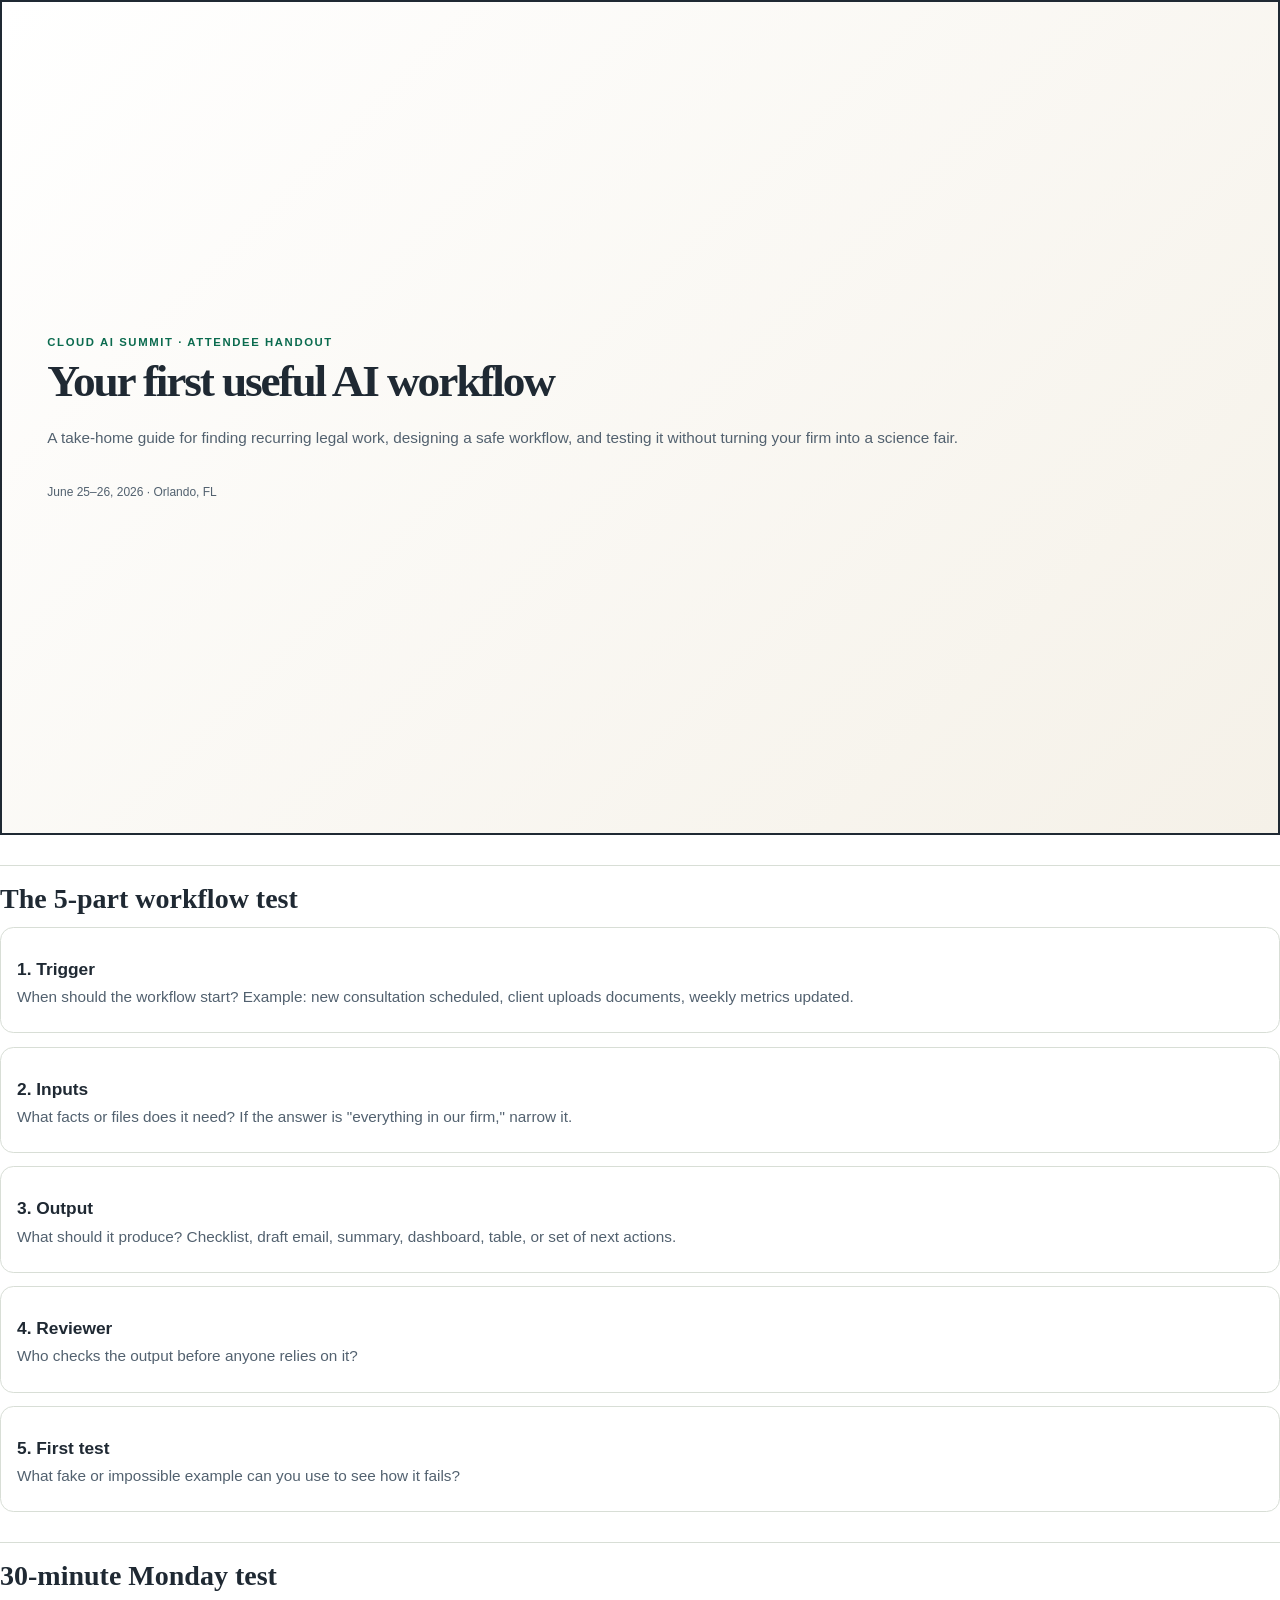
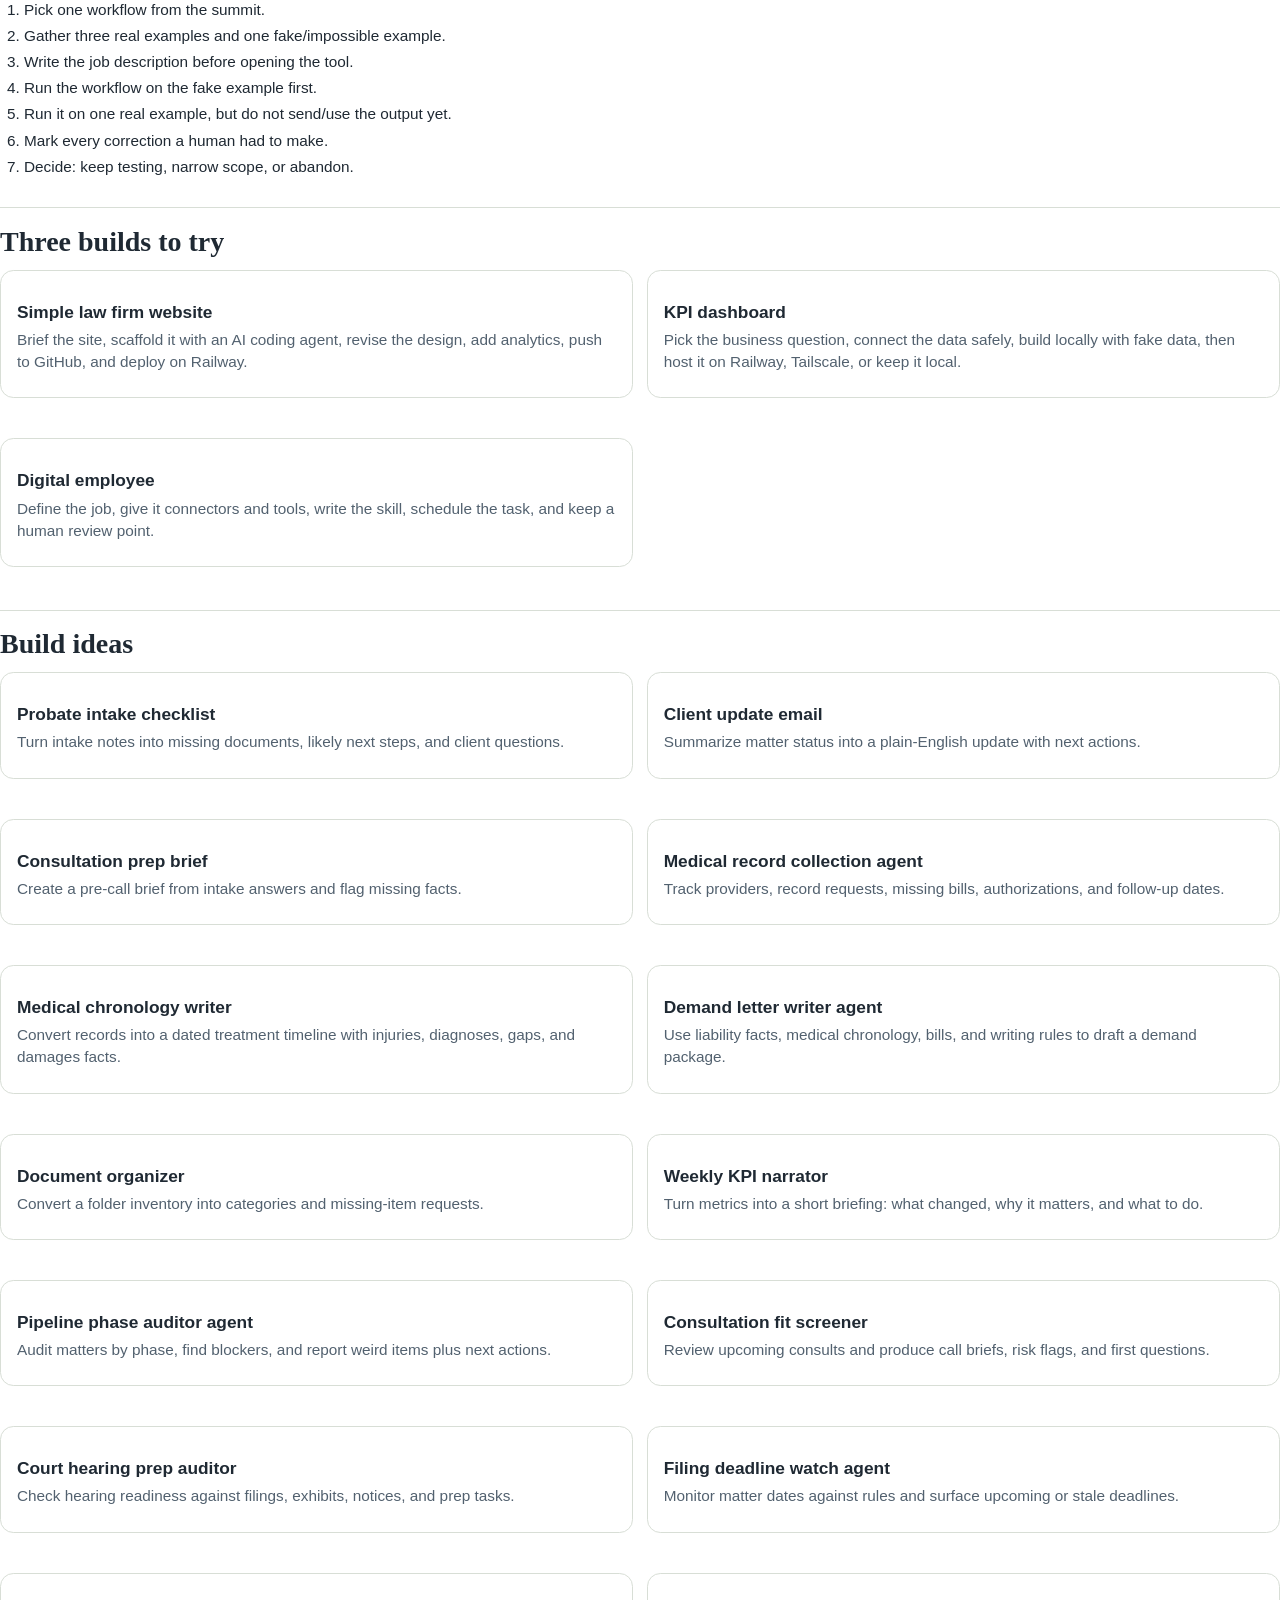
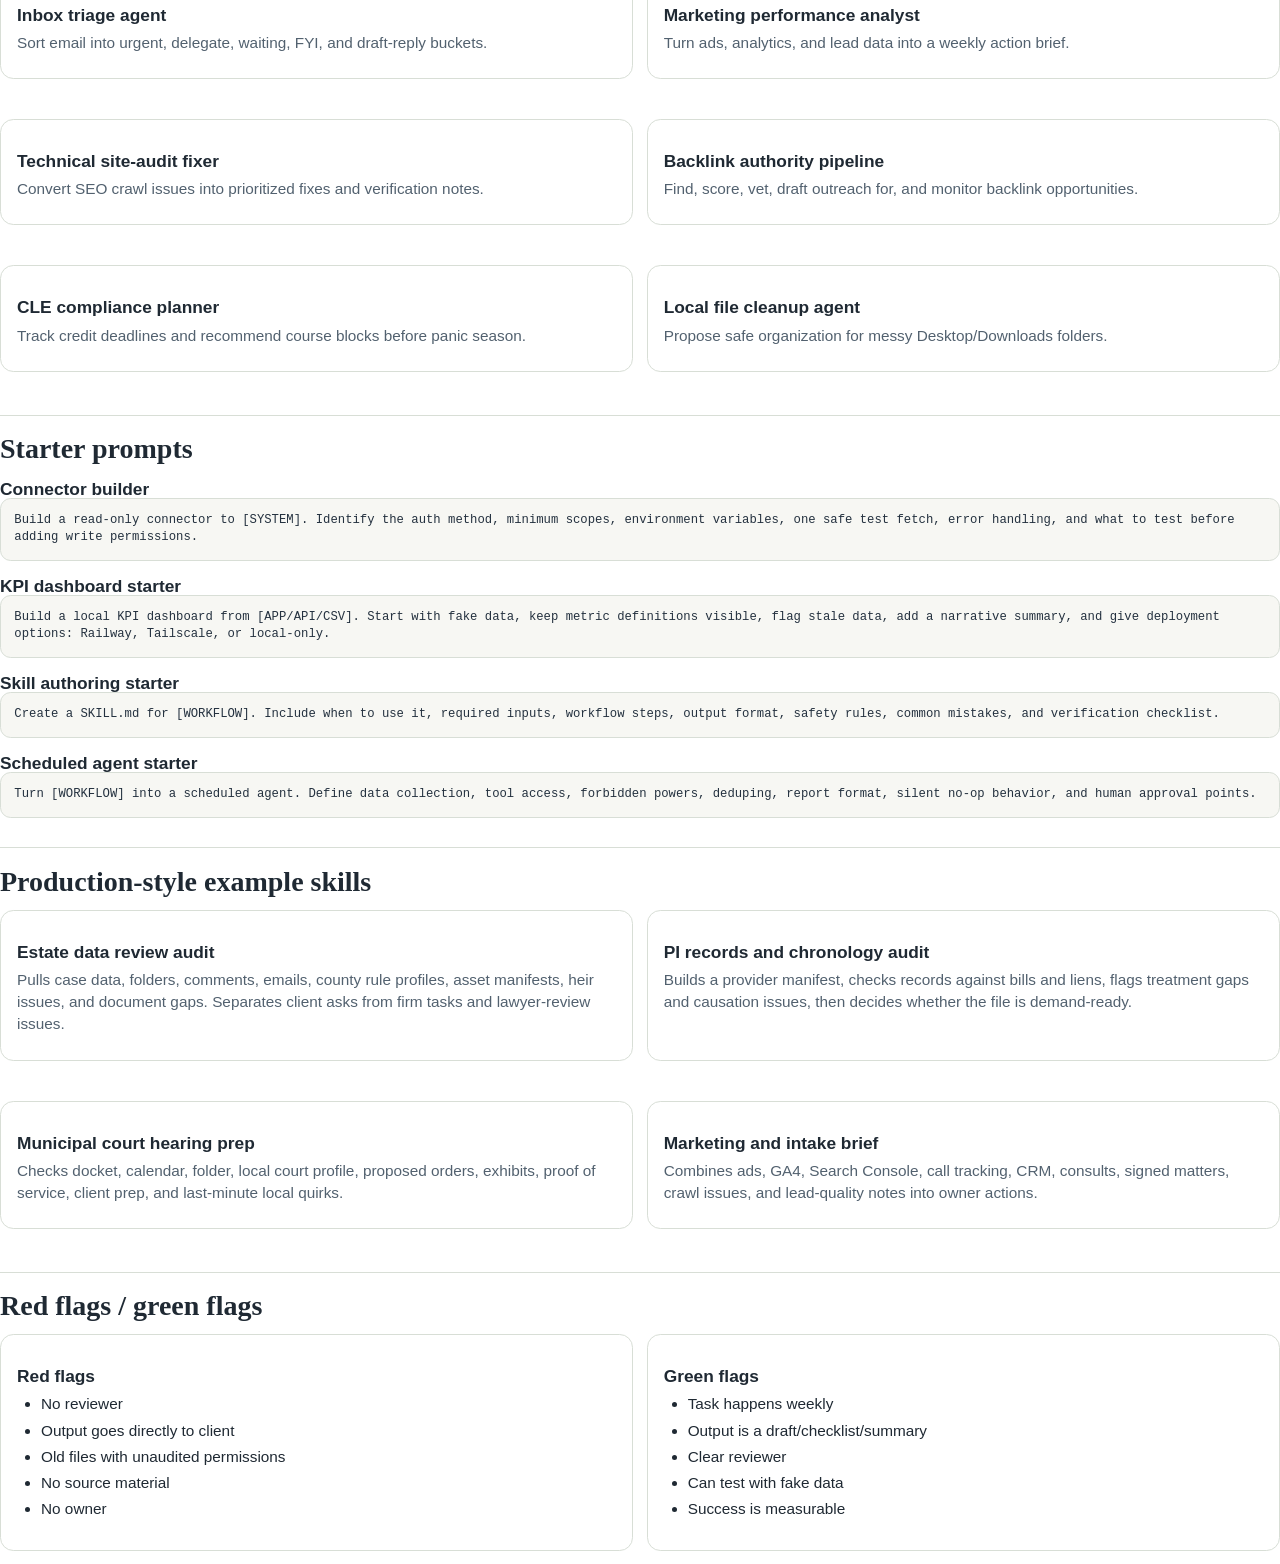
==== commit 160fcac7: "Make example skills production grade" ====
--- a/pdf-src/attendee-handout.html
+++ b/pdf-src/attendee-handout.html
@@ -54,13 +54,12 @@
 
 <h3>Scheduled agent starter</h3><div class="prompt">Turn [WORKFLOW] into a scheduled agent. Define data collection, tool access, forbidden powers, deduping, report format, silent no-op behavior, and human approval points.</div>
 
-<h2>Example skills</h2>
+<h2>Production-style example skills</h2>
 <div class="grid">
-<div class="card"><h3>Intake completeness audit</h3><p>Checks parties, documents, assets, notes, and client follow-up needs.</p></div>
-<div class="card"><h3>Court hearing prep auditor</h3><p>Checks upcoming hearings against filings, exhibits, notices, prep tasks, and owner assignments.</p></div>
-<div class="card"><h3>Medical chronology builder</h3><p>Turns PI medical records into a dated treatment timeline with gaps and source notes.</p></div>
-<div class="card"><h3>PI demand package drafter</h3><p>Drafts a demand package from liability, chronology, bills, photos, and client impact notes.</p></div>
-<div class="card"><h3>Weekly marketing brief</h3><p>Turns ads, analytics, search, and lead-quality data into a short owner briefing.</p></div>
+<div class="card"><h3>Estate data review audit</h3><p>Pulls case data, folders, comments, emails, county rule profiles, asset manifests, heir issues, and document gaps. Separates client asks from firm tasks and lawyer-review issues.</p></div>
+<div class="card"><h3>PI records and chronology audit</h3><p>Builds a provider manifest, checks records against bills and liens, flags treatment gaps and causation issues, then decides whether the file is demand-ready.</p></div>
+<div class="card"><h3>Municipal court hearing prep</h3><p>Checks docket, calendar, folder, local court profile, proposed orders, exhibits, proof of service, client prep, and last-minute local quirks.</p></div>
+<div class="card"><h3>Marketing and intake brief</h3><p>Combines ads, GA4, Search Console, call tracking, CRM, consults, signed matters, crawl issues, and lead-quality notes into owner actions.</p></div>
 </div>
 
 <h2>Red flags / green flags</h2>
